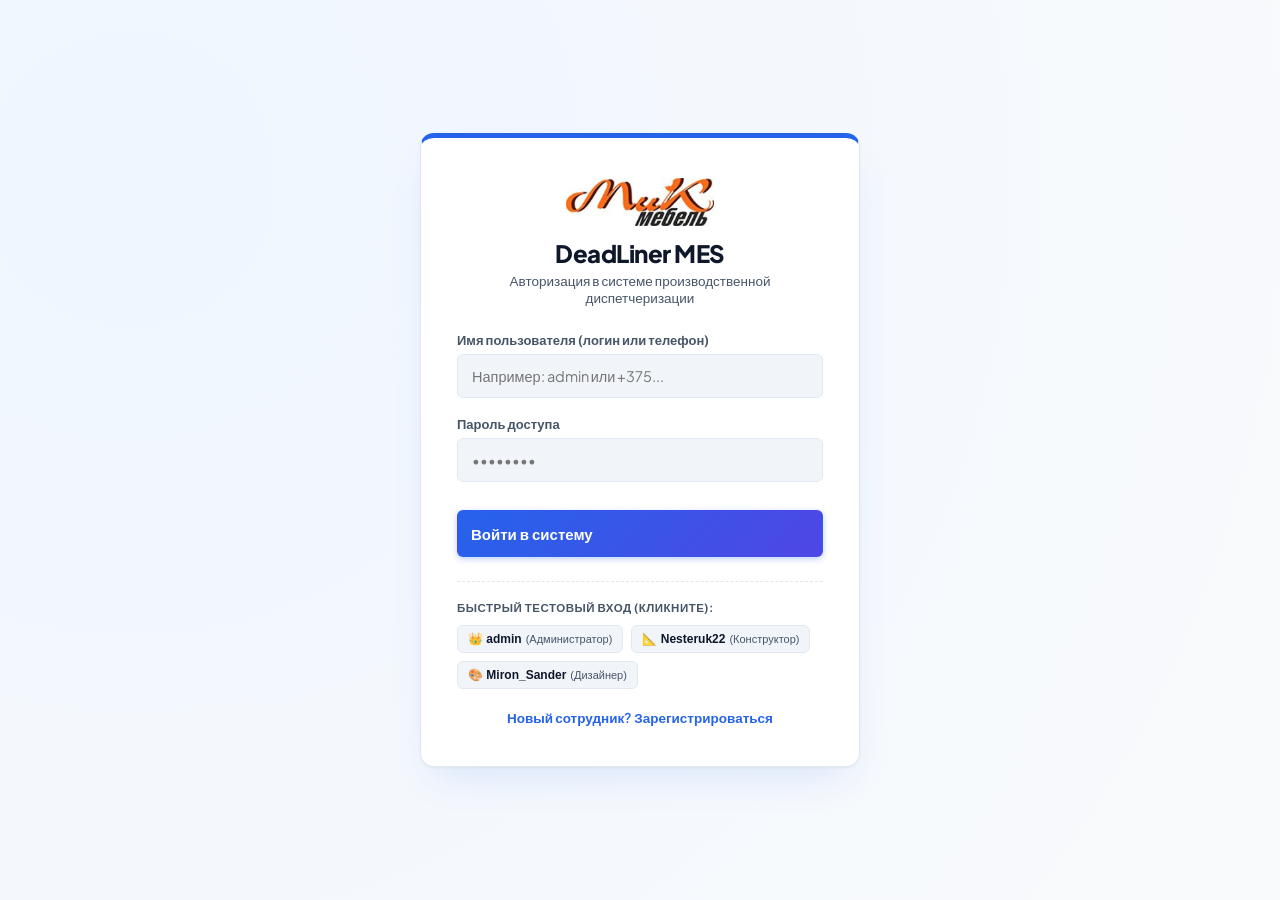
==== Deadliner.API/wwwroot/index.html @ 53d7da90 "День 16: Реализация модуля фильтрации, поиска и пагинации заказов" ====
<!DOCTYPE html>
<html lang="ru">
<head>
    <meta charset="UTF-8">
    <meta name="viewport" content="width=device-width, initial-scale=1.0">
    <title>DeadLiner — Система управления производственными дедлайнами</title>
    <link rel="stylesheet" href="style.css?v=2.6.0">
    <style>
        .modal-overlay {
            position: fixed !important;
            top: 0 !important;
            left: 0 !important;
            width: 100vw !important;
            height: 100vh !important;
            background: rgba(15, 23, 42, 0.6) !important;
            backdrop-filter: blur(4px) !important;
            display: none;
            align-items: center !important;
            justify-content: center !important;
            z-index: 9999 !important;
            padding: 16px !important;
        }
        .modal-overlay.active {
            display: flex !important;
        }
    </style>
</head>
<body>

    <!-- БОКОВОЕ МЕНЮ (SIDEBAR) -->
    <aside class="sidebar">
        <a href="index.html" class="sidebar-brand">
            <img src="logo.png" alt="МикМебель" class="sidebar-logo-img">
            <div class="brand-info">
                <span class="brand-title">DeadLiner</span>
                <span class="brand-subtitle">Система диспетчеризации</span>
            </div>
        </a>

        <div class="sidebar-nav">
            <div>
                <div class="nav-group-label">Производство</div>
                <ul class="nav-list">
                    <li>
                        <a href="index.html" class="nav-link active">
                            <svg viewBox="0 0 24 24"><path d="M9 5H7a2 2 0 00-2 2v12a2 2 0 002 2h10a2 2 0 002-2V7a2 2 0 00-2-2h-2M9 5a2 2 0 002 2h2a2 2 0 002-2M9 5a2 2 0 012-2h2a2 2 0 012 2"/></svg>
                            <span>Реестр заказов</span>
                        </a>
                    </li>
                    <li class="manager-only">
                        <a href="clients.html" class="nav-link">
                            <svg viewBox="0 0 24 24"><path d="M17 21v-2a4 4 0 00-4-4H5a4 4 0 00-4 4v2"/><circle cx="9" cy="7" r="4"/><path d="M23 21v-2a4 4 0 00-3-3.87M16 3.13a4 4 0 010 7.75"/></svg>
                            <span>Заказчики (клиенты)</span>
                        </a>
                    </li>
                    <li>
                        <a href="workshop.html" class="nav-link">
                            <svg viewBox="0 0 24 24"><rect x="2" y="3" width="20" height="14" rx="2"/><path d="M8 21h8m-4-4v4"/></svg>
                            <span>Экран цеха</span>
                        </a>
                    </li>
                    <li class="manager-only">
                        <a href="catalog.html" class="nav-link">
                            <svg viewBox="0 0 24 24"><path d="M4 6h16M4 10h16M4 14h16M4 18h16"/></svg>
                            <span>Справочник операций</span>
                        </a>
                    </li>
                </ul>
            </div>

            <div>
                <div class="nav-group-label">Аналитика</div>
                <ul class="nav-list">
                    <li>
                        <a href="reports.html" class="nav-link">
                            <svg viewBox="0 0 24 24"><path d="M18 20V10M12 20V4M6 20v-6"/></svg>
                            <span>Сводные отчёты</span>
                        </a>
                    </li>
                </ul>
            </div>

            <div>
                <div class="nav-group-label">Конфигурация</div>
                <ul class="nav-list">
                    <li class="manager-only">
                        <a href="settings.html" class="nav-link">
                            <svg viewBox="0 0 24 24"><circle cx="12" cy="12" r="3"/><path d="M19.4 15a1.65 1.65 0 00.33 1.82l.06.06a2 2 0 010 2.83 2 2 0 01-2.83 0l-.06-.06a1.65 1.65 0 00-1.82-.33 1.65 1.65 0 00-1 1.51V21a2 2 0 01-2 2 2 2 0 01-2-2v-.09A1.65 1.65 0 009 19.4a1.65 1.65 0 00-1.82.33l-.06.06a2 2 0 01-2.83 0 2 2 0 010-2.83l.06-.06a1.65 1.65 0 00.33-1.82 1.65 1.65 0 00-1.51-1H3a2 2 0 01-2-2 2 2 0 012-2h.09A1.65 1.65 0 004.6 9a1.65 1.65 0 00-.33-1.82l-.06-.06a2 2 0 010-2.83 2 2 0 012.83 0l.06.06a1.65 1.65 0 001.82.33H9a1.65 1.65 0 001-1.51V3a2 2 0 012-2 2 2 0 012 2v.09a1.65 1.65 0 001 1.51 1.65 1.65 0 001.82-.33l.06-.06a2 2 0 012.83 0 2 2 0 010 2.83l-.06.06a1.65 1.65 0 00-.33 1.82V9a1.65 1.65 0 001.51 1H21a2 2 0 012 2 2 2 0 01-2 2h-.09a1.65 1.65 0 00-1.51 1z"/></svg>
                            <span>Пороги срочности</span>
                        </a>
                    </li>
                    <li>
                        <a href="profile.html" class="nav-link">
                            <svg viewBox="0 0 24 24"><path d="M20 21v-2a4 4 0 00-4-4H8a4 4 0 00-4 4v2"/><circle cx="12" cy="7" r="4"/></svg>
                            <span>Мой профиль</span>
                        </a>
                    </li>
                    <li class="admin-only">
                        <a href="admin.html" class="nav-link">
                            <svg viewBox="0 0 24 24"><path d="M12 2a5 5 0 015 5v3a5 5 0 01-10 0V7a5 5 0 015-5zM4 22v-2a7 7 0 0114 0v2H4z"/><path d="M18 8l4 2-4 2"/></svg>
                            <span>Администрирование</span>
                        </a>
                    </li>
                </ul>
            </div>
        </div>

        <div class="sidebar-footer">
            <div id="userInfo">
                <!-- Заполняется auth.js -->
            </div>
        </div>
    </aside>

    <!-- ОСНОВНОЕ РАБОЧЕЕ ПРОСТРАНСТВО -->
    <div class="app-canvas">
        
        <header class="topbar">
            <div class="breadcrumbs">
                <span>Диспетчеризация</span>
                <span>/</span>
                <span class="current">Заказы в производстве</span>
            </div>

            <div class="topbar-actions">
                <div class="status-badge">
                    <span class="ping"></span>
                    <span>База данных подключена</span>
                </div>
            </div>
        </header>

        <main class="main-content">
            <div class="page-header">
                <div class="page-title">
                    <h1>Производственные заказы</h1>
                    <p id="ordersSubtitle">Мониторинг соблюдения регламентных сроков изготовления мебели</p>
                </div>
                <div style="display: flex; gap: 10px; flex-wrap: wrap;">
                    <button class="btn-modern btn-ghost manager-only" onclick="openImport1CModal()" style="border-color: var(--brand-cyan); color: var(--brand-cyan);">
                        <svg width="15" height="15" viewBox="0 0 24 24" fill="none" stroke="currentColor" stroke-width="2"><path d="M21 15v4a2 2 0 01-2 2H5a2 2 0 01-2-2v-4M17 8l-5-5-5 5M12 3v12"/></svg>
                        <span> Загрузить из 1С</span>
                    </button>
                    <button class="btn-modern btn-ghost manager-only" onclick="exportToCSV()">
                        <svg width="15" height="15" viewBox="0 0 24 24" fill="none" stroke="currentColor" stroke-width="2"><path d="M21 15v4a2 2 0 01-2 2H5a2 2 0 01-2-2v-4M7 10l5 5 5-5M12 15V3"/></svg>
                        <span>Экспорт CSV</span>
                    </button>
                    <button class="btn-modern btn-primary manager-only" onclick="openCreate()">
                        <span>+ Новый заказ</span>
                    </button>
                </div>
            </div>

            <!-- Оперативные виджеты метрик -->
            <div class="stats-row">
                <div class="stat-card alert-blue">
                    <div class="stat-label">Всего заказов</div>
                    <div class="stat-value" id="statTotal">—</div>
                </div>
                <div class="stat-card alert-green">
                    <div class="stat-label">В графике (запас дней)</div>
                    <div class="stat-value" id="statGreen">—</div>
                </div>
                <div class="stat-card alert-yellow">
                    <div class="stat-label">Требуют внимания</div>
                    <div class="stat-value" id="statYellow">—</div>
                </div>
                <div class="stat-card alert-red">
                    <div class="stat-label">Критический срок / Просрочка</div>
                    <div class="stat-value" id="statRed">—</div>
                </div>
            </div>

            <!-- Виджет персональных технологических задач и мини-дедлайнов -->
            <div class="tasks-widget" id="tasksWidget">
                <div class="tasks-widget-header">
                    <div class="tasks-widget-title">
                        <svg width="20" height="20" viewBox="0 0 24 24" fill="none" stroke="var(--brand-primary)" stroke-width="2.2">
                            <path d="M12 8v4l3 3m6-3a9 9 0 11-18 0 9 9 0 0118 0z"/>
                        </svg>
                        <h2 id="tasksWidgetTitle">Мои задачи и мини-дедлайны</h2>
                        <span class="tasks-count-badge" id="tasksCountBadge">0 задач</span>
                    </div>
                    <div class="tasks-filter-toggle" id="supervisorToggleGroup" style="display: none;">
                        <button class="tasks-filter-btn active" id="btnMyTasks" onclick="switchTaskScope(false)">Мои задачи</button>
                        <button class="tasks-filter-btn" id="btnAllTasks" onclick="switchTaskScope(true)">Весь цех (все этапы)</button>
                    </div>
                </div>
                <div class="tasks-grid" id="tasksGrid">
                    <div class="tasks-empty">
                        <svg viewBox="0 0 24 24" fill="none" stroke="currentColor" stroke-width="1.8">
                            <path d="M9 12l2 2 4-4m6 2a9 9 0 11-18 0 9 9 0 0118 0z"/>
                        </svg>
                        Загрузка персональных задач...
                    </div>
                </div>
            </div>

            <!-- Табличная панель с фильтрацией, поиском и пагинацией -->
            <div class="table-panel">
                <div class="panel-toolbar">
                    <div class="tab-group" id="statusTabGroup">
                        <button class="tab-btn active" data-status="all" onclick="setQuickTab('all', this)">Все заказы</button>
                        <button class="tab-btn" data-status="в работе" onclick="setQuickTab('в работе', this)">В работе</button>
                        <button class="tab-btn" data-status="готов к отгрузке" onclick="setQuickTab('готов к отгрузке', this)">Готовы к отгрузке</button>
                        <button class="tab-btn" data-status="просрочен" onclick="setQuickTab('просрочен', this)">Просроченные</button>
                        <button class="tab-btn" data-status="завершён" onclick="setQuickTab('завершён', this)">Завершённые</button>
                    </div>

                    <div class="search-box">
                        <svg viewBox="0 0 24 24"><circle cx="11" cy="11" r="8"/><path d="M21 21l-4.35-4.35"/></svg>
                        <input type="text" id="searchInput" class="search-input" placeholder="Поиск по клиенту, номеру, телефону..." oninput="onSearchInput()">
                        <button type="button" id="searchClearBtn" class="search-clear-btn" onclick="clearSearch()" title="Очистить поиск" style="display:none;">✕</button>
                    </div>

                    <button class="btn-toggle-filters" id="btnToggleFilters" onclick="toggleAdvancedFilters()" title="Настроить фильтры">
                        <svg width="15" height="15" viewBox="0 0 24 24" fill="none" stroke="currentColor" stroke-width="2"><path d="M4 21v-7M4 10V3M12 21v-9M12 8V3M20 21v-5M20 12V3M1 14h6M9 8h6M17 16h6"/></svg>
                        <span>Фильтры</span>
                        <span class="active-filters-dot" id="activeFiltersDot" style="display:none;"></span>
                    </button>
                </div>

                <!-- Расширенная интерактивная панель многокритериальной фильтрации -->
                <div class="filter-bar-expanded" id="advancedFilterBar">
                    <div class="filter-grid">
                        <div class="filter-item">
                            <label class="filter-label" for="statusFilter">Статус заказа:</label>
                            <select id="statusFilter" class="filter-control" onchange="applyFilters()">
                                <option value="">Все статусы</option>
                                <option value="в работе">В работе</option>
                                <option value="готов к отгрузке">Готов к отгрузке</option>
                                <option value="отгружен">Отгружен</option>
                                <option value="завершён">Завершён</option>
                                <option value="просрочен">Просрочен</option>
                            </select>
                        </div>

                        <div class="filter-item">
                            <label class="filter-label" for="urgencyFilter">Зона срочности:</label>
                            <select id="urgencyFilter" class="filter-control" onchange="applyFilters()">
                                <option value="">Все зоны срочности</option>
                                <option value="green">🟢 Зелёная (в графике)</option>
                                <option value="yellow">🟡 Жёлтая (3–7 дн.)</option>
                                <option value="red">🔴 Красная (горит дедлайн)</option>
                            </select>
                        </div>

                        <div class="filter-item">
                            <label class="filter-label" for="clientFilter">Контрагент (заказчик):</label>
                            <select id="clientFilter" class="filter-control" onchange="applyFilters()">
                                <option value="">Все заказчики</option>
                            </select>
                        </div>

                        <div class="filter-item date-range-item">
                            <label class="filter-label">Период дедлайна отгрузки:</label>
                            <div class="date-range-inputs">
                                <input type="date" id="dateFrom" class="filter-control filter-date" onchange="applyFilters()" title="С даты">
                                <span class="date-sep">—</span>
                                <input type="date" id="dateTo" class="filter-control filter-date" onchange="applyFilters()" title="По дату">
                            </div>
                        </div>

                        <div class="filter-item filter-actions-item">
                            <label class="filter-label">&nbsp;</label>
                            <button type="button" class="btn-reset-filters" id="btnResetFilters" onclick="resetFilters()" title="Сбросить все условия фильтрации">
                                <svg width="14" height="14" viewBox="0 0 24 24" fill="none" stroke="currentColor" stroke-width="2.2"><path d="M3 12a9 9 0 109-9 9.75 9.75 0 00-6.74 2.74L3 8"/><path d="M3 3v5h5"/></svg>
                                <span>Сбросить фильтры</span>
                            </button>
                        </div>
                    </div>
                </div>

                <!-- Мета-информация и выбор размера страницы -->
                <div class="filter-meta-bar" id="filterMetaBar">
                    <div class="filter-meta-left">
                        <span class="filter-results-badge">
                            Найдено: <strong id="filterResultCount">0</strong> из <span id="filterTotalCount">0</span> заказов
                        </span>
                        <div class="active-chips" id="activeFilterChips"></div>
                    </div>
                    <div class="filter-meta-right">
                        <label for="pageSizeSelect" style="font-size:12.5px; color:var(--text-secondary); margin-right:6px;">Показывать по:</label>
                        <select id="pageSizeSelect" class="pagination-size-select" onchange="changePageSize(this.value)">
                            <option value="5">5</option>
                            <option value="10" selected>10</option>
                            <option value="25">25</option>
                            <option value="50">50</option>
                            <option value="all">Все</option>
                        </select>
                    </div>
                </div>

                <div class="table-responsive">
                    <table class="data-table">
                        <thead>
                            <tr>
                                <th class="sortable" id="th-id" onclick="sortTable('id')" style="width: 85px;">
                                    <span>Номер</span>
                                    <span class="sort-icon"></span>
                                </th>
                                <th class="sortable" id="th-klient" onclick="sortTable('klient')">
                                    <span>Контрагент (клиент)</span>
                                    <span class="sort-icon"></span>
                                </th>
                                <th class="sortable" id="th-dataPriema" onclick="sortTable('dataPriema')" style="width: 140px;">
                                    <span>Дата приёма</span>
                                    <span class="sort-icon"></span>
                                </th>
                                <th class="sortable" id="th-planDataOtgruzki" onclick="sortTable('planDataOtgruzki')" style="width: 155px;">
                                    <span>Срок отгрузки</span>
                                    <span class="sort-icon"></span>
                                </th>
                                <th class="sortable" id="th-daysLeft" onclick="sortTable('daysLeft')" style="width: 160px;">
                                    <span>Остаток срока</span>
                                    <span class="sort-icon"></span>
                                </th>
                                <th class="sortable" id="th-status" onclick="sortTable('status')" style="width: 135px;">
                                    <span>Статус</span>
                                    <span class="sort-icon"></span>
                                </th>
                                <th class="no-sort" style="width: 290px;">Действия</th>
                            </tr>
                        </thead>
                        <tbody id="ordersTable"></tbody>
                    </table>
                </div>

                <!-- Панель постраничной пагинации -->
                <div class="pagination-bar" id="paginationBar">
                    <div class="pagination-info" id="paginationInfo">
                        Показано 0 из 0
                    </div>
                    <div class="pagination-controls" id="paginationControls"></div>
                </div>
            </div>
        </main>

        <footer class="app-footer">
            <div class="footer-left">
                <span>DeadLiner Manufacturing Execution System</span>
                <span class="footer-tag">v2.4.0 Beta</span>
            </div>
            <div>
                <span>Частное Лицо • Ревенко Е.А. VoidReign 2026</span>
            </div>
        </footer>
    </div>

    <!-- МОДАЛЬНОЕ ОКНО СМЕНЫ СТАТУСА ЗАКАЗА (ДЛЯ МЕНЕДЖЕРА) -->
    <div class="modal-overlay" id="statusModal" style="display: none;">
        <div class="modal-box" style="border-top-color: var(--brand-cyan);">
            <div class="modal-header">
                <h3 id="statusModalTitle">Управление статусом заказа</h3>
                <button class="modal-close-btn" onclick="closeStatusModal()">✕</button>
            </div>
            <form onsubmit="submitStatusChange(event)">
                <input type="hidden" id="statusOrderId">
                
                <div class="form-group">
                    <label for="selectStatusValue">Выберите новый статус:</label>
                    <select id="selectStatusValue" class="form-control" style="font-weight:600;">
                        <option value="в работе">В работе (производственный цикл)</option>
                        <option value="готов к отгрузке">Готов к отгрузке (на складе готовой продукции)</option>
                        <option value="отгружен">Отгружен (заказ передан клиенту)</option>
                        <option value="завершён">Завершён (заказ закрыт, расчёты произведены)</option>
                        <option value="просрочен">Просрочен (нарушение дедлайна)</option>
                    </select>
                </div>

                <div class="form-group">
                    <label for="statusNote">Примечание для журнала аудита (опционально):</label>
                    <input type="text" id="statusNote" class="form-control" placeholder="Например: Заказ передан клиенту / перенос сроков...">
                </div>

                <div style="display:flex; gap:12px; margin-top: 24px;">
                    <button type="submit" class="btn-modern btn-primary" style="flex:2; justify-content:center;">Применить статус</button>
                    <button type="button" class="btn-modern btn-ghost" onclick="closeStatusModal()" style="flex:1; justify-content:center;">Отмена</button>
                </div>
            </form>
        </div>
    </div>

    <!-- МОДАЛЬНОЕ ОКНО ИМПОРТА ВЫГРУЗКИ ИЗ 1С (EXCEL) -->
    <div class="modal-overlay" id="import1CModal" style="display: none;">
        <div class="modal-box" style="max-width: 960px; max-height: 90vh; display: flex; flex-direction: column; overflow: hidden; padding: 26px; border-top-color: var(--status-green);">
            <div class="modal-header" style="margin-bottom: 12px;">
                <div>
                    <h3 style="display:flex; align-items:center; gap:8px;">
                        <span>📥</span>
                        <span>Загрузка заказов из 1С (Excel / .xls / .xlsx)</span>
                    </h3>
                    <p style="font-size:13px; color:var(--text-secondary); margin-top:2px;">
                        Автоматическое распознавание нарядов, контрагентов, сумм и расчёт производственных дедлайнов
                    </p>
                </div>
                <button class="modal-close-btn" onclick="closeImport1CModal()">✕</button>
            </div>

            <!-- Шаг 1: Выбор файла и параметров -->
            <div id="importStepUpload" style="margin-bottom: 14px;">
                <div style="display: grid; grid-template-columns: 2fr 1fr auto; gap: 14px; align-items: end;">
                    <div class="form-group" style="margin-bottom: 0;">
                        <label for="excelFileInput" style="font-weight: 600;">Файл выгрузки заказов из 1С (.xls, .xlsx):</label>
                        <input type="file" id="excelFileInput" class="form-control" accept=".xls,.xlsx">
                    </div>
                    <div class="form-group" style="margin-bottom: 0;">
                        <label for="importProdDays" style="font-weight: 600;">Срок изготовления (дней):</label>
                        <input type="number" id="importProdDays" class="form-control mono" value="14" min="1" max="180">
                    </div>
                    <div>
                        <button type="button" class="btn-modern btn-primary" id="btnParse1C" onclick="parse1CFile()" style="padding: 10px 22px;">
                            <span>Распознать</span>
                        </button>
                    </div>
                </div>
            </div>

            <!-- Шаг 2: Таблица предпросмотра (появляется после парсинга) -->
            <div id="importStepPreview" style="display: none; flex: 1; flex-direction: column; min-height: 0; overflow: hidden;">
                <div style="display: flex; justify-content: space-between; align-items: center; margin-bottom: 10px; background: #f8fafc; padding: 10px 14px; border-radius: 8px; border: 1px solid var(--border);">
                    <div style="display: flex; gap: 18px; font-size: 13.5px;">
                        <div>Найдено нарядов: <strong id="previewTotalCount" style="color:var(--brand-primary);">0</strong></div>
                        <div>Новых клиентов: <strong id="previewNewClientsCount" style="color:var(--status-green);">0</strong></div>
                        <div>К импорту: <strong id="previewSelectedCount" style="color:var(--text-main);">0</strong></div>
                    </div>
                    <label style="display: flex; align-items: center; gap: 6px; font-size: 13px; cursor: pointer; user-select: none;">
                        <input type="checkbox" id="masterCheckbox1C" checked onchange="toggleSelectAll1C(this.checked)">
                        <span>Выбрать все</span>
                    </label>
                </div>

                <div style="font-size: 12px; color: var(--text-secondary); background: #f8fafc; border: 1px solid var(--border); padding: 8px 12px; border-radius: 6px; margin-bottom: 8px; display: flex; align-items: center; gap: 8px;">
                    <span style="font-size: 16px;">💡</span>
                    <span><strong>Умное распознавание 1С:</strong> Спецификации отделены от адресов объектов. Если в файле нет даты отгрузки — применён производственный норматив цеха (дату можно изменить прямо в таблице).</span>
                </div>

                <div style="flex: 1; overflow-y: auto; max-height: 380px; border: 1px solid var(--border); border-radius: 8px;">
                    <table class="data-table" style="margin-bottom: 0;">
                        <thead style="position: sticky; top: 0; background: #ffffff; z-index: 2;">
                            <tr>
                                <th style="width: 40px; text-align: center;">✔</th>
                                <th style="width: 95px;">№ Наряда</th>
                                <th>Контрагент</th>
                                <th style="width: 105px;">Дата приёма</th>
                                <th style="width: 150px;">Срок отгрузки</th>
                                <th style="width: 115px;">Сумма</th>
                                <th>Основание / Изделие</th>
                                <th style="width: 180px;">Адрес объекта</th>
                            </tr>
                        </thead>
                        <tbody id="importPreviewTableBody"></tbody>
                    </table>
                </div>

                <div style="display: flex; justify-content: space-between; align-items: center; margin-top: 16px;">
                    <button type="button" class="btn-modern btn-ghost" onclick="reset1CImport()">← Выбрать другой файл</button>
                    <div style="display: flex; gap: 10px;">
                        <button type="button" class="btn-modern btn-ghost" onclick="closeImport1CModal()">Отмена</button>
                        <button type="button" class="btn-modern btn-primary" id="btnConfirmImport1C" onclick="execute1CImport()" style="padding: 10px 24px;">
                            <span>📥 Импортировать выбранные (<span id="btnSelectedCount">0</span>)</span>
                        </button>
                    </div>
                </div>
            </div>
        </div>
    </div>

    <script src="auth.js"></script>
    <script src="app.js?v=2.6.0"></script>
</body>
</html>
---- Deadliner.API/wwwroot/style.css ----
@import url('https://fonts.googleapis.com/css2?family=JetBrains+Mono:wght@400;500;600&family=Plus+Jakarta+Sans:wght@400;500;600;700;800&display=swap');

:root {
    --bg-body: #f8fafc;
    --bg-sidebar: #ffffff;
    --bg-card: #ffffff;
    --bg-subtle: #f1f5f9;
    --border: #e2e8f0;
    --border-hover: #cbd5e1;
    
    --text-main: #0f172a;
    --text-secondary: #475569;
    --text-muted: #94a3b8;
    

    --brand-primary: #2563eb;
    --brand-gradient: linear-gradient(135deg, #2563eb 0%, #4f46e5 100%);
    --brand-purple: #7c3aed;
    --brand-cyan: #0284c7;
    

    --status-green: #10b981;
    --status-green-bg: #ecfdf5;
    --status-green-text: #047857;
    --status-green-border: #a7f3d0;
    
    --status-yellow: #f59e0b;
    --status-yellow-bg: #fffbeb;
    --status-yellow-text: #b45309;
    --status-yellow-border: #fde68a;
    
    --status-red: #ef4444;
    --status-red-bg: #fef2f2;
    --status-red-text: #b91c1c;
    --status-red-border: #fecaca;
    
    --radius-sm: 6px;
    --radius-md: 10px;
    --radius-lg: 14px;
    
    --shadow-subtle: 0 1px 3px 0 rgba(15, 23, 42, 0.04);
    --shadow-card: 0 4px 6px -1px rgba(15, 23, 42, 0.05), 0 2px 4px -2px rgba(15, 23, 42, 0.03);
    --shadow-glow: 0 4px 14px 0 rgba(37, 99, 235, 0.25);
}

* {
    margin: 0;
    padding: 0;
    box-sizing: border-box;
}

body {
    font-family: 'Plus Jakarta Sans', -apple-system, BlinkMacSystemFont, sans-serif;
    background-color: var(--bg-body);
    color: var(--text-main);
    min-height: 100vh;
    display: flex;
    -webkit-font-smoothing: antialiased;
}

.mono {
    font-family: 'JetBrains Mono', monospace;
}


aside.sidebar {
    width: 270px;
    background: var(--bg-sidebar);
    border-right: 1px solid var(--border);
    display: flex;
    flex-direction: column;
    position: sticky;
    top: 0;
    height: 100vh;
    flex-shrink: 0;
    z-index: 40;
}

.sidebar-brand {
    padding: 16px 20px;
    display: flex;
    align-items: center;
    gap: 12px;
    border-bottom: 1px solid var(--border);
    text-decoration: none;
    transition: background 0.15s ease;
}

.sidebar-brand:hover {
    background: #f8fafc;
}

.sidebar-logo-img {
    height: 38px;
    max-width: 90px;
    object-fit: contain;
}

.brand-icon {
    width: 40px;
    height: 40px;
    background: var(--brand-gradient);
    color: #ffffff;
    border-radius: var(--radius-md);
    display: flex;
    align-items: center;
    justify-content: center;
    font-weight: 800;
    font-size: 18px;
    letter-spacing: -0.5px;
    box-shadow: 0 4px 10px rgba(37, 99, 235, 0.3);
}

.brand-info {
    display: flex;
    flex-direction: column;
}

.brand-title {
    font-size: 18px;
    font-weight: 800;
    color: var(--text-main);
    letter-spacing: -0.4px;
}

.brand-subtitle {
    font-size: 11px;
    color: var(--brand-primary);
    text-transform: uppercase;
    font-weight: 700;
    letter-spacing: 0.06em;
}

.sidebar-nav {
    padding: 20px 16px;
    flex: 1;
    overflow-y: auto;
    display: flex;
    flex-direction: column;
    gap: 22px;
}

.nav-group-label {
    font-size: 11px;
    font-weight: 700;
    text-transform: uppercase;
    letter-spacing: 0.08em;
    color: var(--text-muted);
    padding: 0 10px 8px 10px;
}

.nav-list {
    list-style: none;
    display: flex;
    flex-direction: column;
    gap: 4px;
}

.nav-link {
    display: flex;
    align-items: center;
    gap: 12px;
    padding: 10px 12px;
    color: var(--text-secondary);
    text-decoration: none;
    font-size: 13.5px;
    font-weight: 600;
    border-radius: var(--radius-sm);
    transition: all 0.15s ease;
}

.nav-link svg {
    width: 18px;
    height: 18px;
    stroke-width: 2;
    stroke: currentColor;
    fill: none;
    flex-shrink: 0;
}

.nav-link:hover {
    background: var(--bg-subtle);
    color: var(--brand-primary);
}

.nav-link.active {
    background: var(--brand-primary);
    color: #ffffff;
    box-shadow: 0 4px 10px rgba(37, 99, 235, 0.25);
}

.nav-link.active svg {
    stroke: #ffffff;
}

.sidebar-footer {
    padding: 16px;
    border-top: 1px solid var(--border);
    background: #fafafa;
}

.app-canvas {
    flex: 1;
    display: flex;
    flex-direction: column;
    min-width: 0;
}

header.topbar {
    height: 64px;
    background: #ffffff;
    border-bottom: 1px solid var(--border);
    display: flex;
    align-items: center;
    justify-content: space-between;
    padding: 0 36px;
    position: sticky;
    top: 0;
    z-index: 30;
}

.breadcrumbs {
    display: flex;
    align-items: center;
    gap: 8px;
    font-size: 13.5px;
    color: var(--text-muted);
    font-weight: 500;
}

.breadcrumbs span.current {
    color: var(--text-main);
    font-weight: 700;
}

.status-badge {
    display: inline-flex;
    align-items: center;
    gap: 6px;
    padding: 5px 12px;
    background: var(--status-green-bg);
    color: var(--status-green-text);
    font-size: 12px;
    font-weight: 600;
    border-radius: 9999px;
    border: 1px solid var(--status-green-border);
}

.status-badge .ping {
    width: 8px;
    height: 8px;
    background: var(--status-green);
    border-radius: 50%;
    box-shadow: 0 0 0 2px rgba(16, 185, 129, 0.2);
}

main.main-content {
    padding: 32px 36px;
    flex: 1;
    max-width: 1440px;
    width: 100%;
}

.page-header {
    display: flex;
    justify-content: space-between;
    align-items: flex-end;
    margin-bottom: 24px;
}

.page-title h1 {
    font-size: 26px;
    font-weight: 800;
    color: var(--text-main);
    letter-spacing: -0.6px;
}

.page-title p {
    font-size: 14px;
    color: var(--text-secondary);
    margin-top: 4px;
}


.stats-row {
    display: grid;
    grid-template-columns: repeat(4, 1fr);
    gap: 16px;
    margin-bottom: 28px;
}

.stat-card {
    background: var(--bg-card);
    padding: 20px 22px;
    border-radius: var(--radius-md);
    border: 1px solid var(--border);
    box-shadow: var(--shadow-subtle);
    border-top: 4px solid var(--border);
    transition: transform 0.15s ease, box-shadow 0.15s ease;
}

.stat-card:hover {
    transform: translateY(-2px);
    box-shadow: var(--shadow-card);
}

.stat-card.alert-blue { border-top-color: var(--brand-primary); }
.stat-card.alert-green { border-top-color: var(--status-green); }
.stat-card.alert-yellow { border-top-color: var(--status-yellow); }
.stat-card.alert-red { border-top-color: var(--status-red); }

.stat-label {
    font-size: 12px;
    font-weight: 700;
    color: var(--text-secondary);
    text-transform: uppercase;
    letter-spacing: 0.05em;
}

.stat-value {
    font-size: 32px;
    font-weight: 800;
    color: var(--text-main);
    margin-top: 8px;
    letter-spacing: -0.5px;
}

.stat-card.alert-blue .stat-value { color: var(--brand-primary); }
.stat-card.alert-green .stat-value { color: var(--status-green-text); }
.stat-card.alert-yellow .stat-value { color: var(--status-yellow-text); }
.stat-card.alert-red .stat-value { color: var(--status-red-text); }


.table-panel {
    background: var(--bg-card);
    border: 1px solid var(--border);
    border-radius: var(--radius-lg);
    box-shadow: var(--shadow-card);
    overflow: hidden;
}

.panel-toolbar {
    padding: 16px 20px;
    border-bottom: 1px solid var(--border);
    display: flex;
    justify-content: space-between;
    align-items: center;
    gap: 16px;
    flex-wrap: wrap;
    background: #ffffff;
}

.tab-group {
    display: flex;
    background: var(--bg-subtle);
    padding: 4px;
    border-radius: var(--radius-sm);
    gap: 3px;
}

.tab-btn {
    border: none;
    background: transparent;
    padding: 7px 15px;
    font-size: 13px;
    font-weight: 600;
    color: var(--text-secondary);
    border-radius: 5px;
    cursor: pointer;
    transition: all 0.15s ease;
}

.tab-btn:hover {
    color: var(--text-main);
}

.tab-btn.active {
    background: #ffffff;
    color: var(--brand-primary);
    box-shadow: var(--shadow-subtle);
}

.search-box {
    position: relative;
    flex: 1;
    max-width: 320px;
}

.search-box svg {
    position: absolute;
    left: 12px;
    top: 50%;
    transform: translateY(-50%);
    width: 16px;
    height: 16px;
    stroke: var(--text-muted);
    fill: none;
    stroke-width: 2;
}

.search-input {
    width: 100%;
    padding: 9px 12px 9px 36px;
    font-size: 13.5px;
    border-radius: var(--radius-sm);
    border: 1px solid var(--border);
    background: #ffffff;
    font-family: inherit;
    color: var(--text-main);
    transition: all 0.15s ease;
}

.search-input:focus {
    outline: none;
    border-color: var(--brand-primary);
    box-shadow: 0 0 0 3px rgba(37, 99, 235, 0.12);
}

table.data-table {
    width: 100%;
    border-collapse: collapse;
    text-align: left;
}

table.data-table th {
    background: #f8fafc;
    color: var(--text-secondary);
    padding: 13px 18px;
    font-size: 11.5px;
    font-weight: 700;
    text-transform: uppercase;
    letter-spacing: 0.06em;
    border-bottom: 1px solid var(--border);
    user-select: none;
    cursor: pointer;
}

table.data-table th:hover:not(.no-sort) {
    background: var(--bg-subtle);
    color: var(--brand-primary);
}

table.data-table td {
    padding: 14px 18px;
    border-bottom: 1px solid #f1f5f9;
    font-size: 13.5px;
    color: var(--text-main);
    vertical-align: middle;
}

table.data-table tr:hover td {
    background: #fbfcfe;
}


.urgency-indicator {
    display: inline-flex;
    align-items: center;
    gap: 7px;
    padding: 4px 11px;
    border-radius: 9999px;
    font-size: 12.5px;
    font-weight: 700;
}

.dot {
    width: 8px;
    height: 8px;
    border-radius: 50%;
    display: inline-block;
}

.urgency-green { background: var(--status-green-bg); color: var(--status-green-text); border: 1px solid var(--status-green-border); }
.urgency-green .dot { background: var(--status-green); }

.urgency-yellow { background: var(--status-yellow-bg); color: var(--status-yellow-text); border: 1px solid var(--status-yellow-border); }
.urgency-yellow .dot { background: var(--status-yellow); }

.urgency-red { background: var(--status-red-bg); color: var(--status-red-text); border: 1px solid var(--status-red-border); }
.urgency-red .dot { background: var(--status-red); }

/* Яркие кнопки */
.btn-modern {
    display: inline-flex;
    align-items: center;
    gap: 7px;
    padding: 8px 16px;
    font-size: 13.5px;
    font-weight: 600;
    border-radius: var(--radius-sm);
    border: 1px solid transparent;
    cursor: pointer;
    text-decoration: none;
    font-family: inherit;
    transition: all 0.15s ease;
}

.btn-primary {
    background: var(--brand-gradient);
    color: #ffffff;
    box-shadow: 0 2px 6px rgba(37, 99, 235, 0.3);
}
.btn-primary:hover {
    box-shadow: 0 4px 12px rgba(37, 99, 235, 0.4);
    transform: translateY(-1px);
}

.btn-ghost {
    background: #ffffff;
    color: var(--text-secondary);
    border: 1px solid var(--border);
}
.btn-ghost:hover {
    background: var(--bg-subtle);
    color: var(--text-main);
    border-color: var(--border-hover);
}

.btn-success {
    background: var(--status-green);
    color: #ffffff;
}
.btn-success:hover {
    background: #059669;
}

/* Цветные кнопки таблицы */
.action-row {
    display: flex;
    align-items: center;
    gap: 6px;
    flex-wrap: wrap;
}

.btn-table-action {
    padding: 5px 10px;
    font-size: 12px;
    font-weight: 600;
    border-radius: 5px;
    text-decoration: none;
    cursor: pointer;
    transition: all 0.1s ease;
}

.action-purple { background: #f5f3ff; color: var(--brand-purple); border: 1px solid #ddd6fe; }
.action-purple:hover { background: #ede9fe; }

.action-blue { background: #eff6ff; color: var(--brand-primary); border: 1px solid #bfdbfe; }
.action-blue:hover { background: #dbeafe; }

.action-slate { background: #f8fafc; color: var(--text-secondary); border: 1px solid var(--border); }
.action-slate:hover { background: #f1f5f9; }

.action-emerald { background: #ecfdf5; color: var(--status-green-text); border: 1px solid #a7f3d0; }
.action-emerald:hover { background: #d1fae5; }

.action-rose { background: #fff1f2; color: var(--status-red-text); border: 1px solid #fecdd3; }
.action-rose:hover { background: #ffe4e6; }

.action-amber { background: #fffbeb; color: var(--status-yellow-text); border: 1px solid #fde68a; }
.action-amber:hover { background: #fef3c7; }

/* Формы */
.form-card {
    background: var(--bg-card);
    padding: 32px 36px;
    border-radius: var(--radius-lg);
    border: 1px solid var(--border);
    box-shadow: var(--shadow-card);
    max-width: 680px;
}

.form-group {
    margin-bottom: 20px;
}

.form-group label {
    display: block;
    margin-bottom: 6px;
    font-size: 13.5px;
    font-weight: 600;
    color: var(--text-secondary);
}

.form-control, .form-group input, .form-group select {
    width: 100%;
    padding: 10px 14px;
    background: #ffffff;
    border: 1px solid var(--border);
    border-radius: var(--radius-sm);
    color: var(--text-main);
    font-size: 14px;
    font-family: inherit;
    transition: all 0.15s ease;
}

.form-control:focus, .form-group input:focus, .form-group select:focus {
    outline: none;
    border-color: var(--brand-primary);
    box-shadow: 0 0 0 3px rgba(37, 99, 235, 0.12);
}

/* ==============================================================================
   ФУТЕР
   ============================================================================== */
footer.app-footer {
    background: #ffffff;
    border-top: 1px solid var(--border);
    padding: 18px 36px;
    display: flex;
    justify-content: space-between;
    align-items: center;
    font-size: 12.5px;
    color: var(--text-secondary);
    margin-top: auto;
}

.footer-left {
    display: flex;
    align-items: center;
    gap: 16px;
}

.footer-tag {
    background: var(--brand-gradient);
    color: #ffffff;
    padding: 2px 8px;
    border-radius: 4px;
    font-weight: 700;
    font-size: 11px;
}

/* Профиль в боковой панели */
.user-panel {
    display: flex;
    align-items: center;
    justify-content: space-between;
    background: #ffffff;
    padding: 10px 12px;
    border-radius: var(--radius-sm);
    border: 1px solid var(--border);
    box-shadow: var(--shadow-subtle);
}

.user-details {
    display: flex;
    align-items: center;
    gap: 10px;
    overflow: hidden;
}

.avatar-box {
    width: 34px;
    height: 34px;
    background: var(--brand-gradient);
    color: #ffffff;
    border-radius: 8px;
    display: flex;
    align-items: center;
    justify-content: center;
    font-weight: 800;
    font-size: 14px;
    flex-shrink: 0;
    box-shadow: 0 2px 6px rgba(37, 99, 235, 0.25);
}

.user-text-name {
    font-size: 13.5px;
    font-weight: 700;
    color: var(--text-main);
    white-space: nowrap;
    overflow: hidden;
    text-overflow: ellipsis;
}

.user-text-role {
    font-size: 11.5px;
    color: var(--brand-primary);
    font-weight: 600;
}

.logout-link-btn {
    border: none;
    background: transparent;
    color: var(--status-red-text);
    cursor: pointer;
    padding: 6px;
    display: flex;
    align-items: center;
    justify-content: center;
    border-radius: 6px;
    transition: background 0.15s ease;
}

.logout-link-btn:hover {
    background: var(--status-red-bg);
}

/* ==============================================================================
   ЛИЧНЫЙ ПРОФИЛЬ СОТРУДНИКА (PROFILE)
   ============================================================================== */
.profile-layout {
    display: grid;
    grid-template-columns: 340px 1fr;
    gap: 24px;
    align-items: start;
}

@media (max-width: 992px) {
    .profile-layout {
        grid-template-columns: 1fr;
    }
}

.profile-card {
    background: var(--bg-card);
    border: 1px solid var(--border);
    border-radius: var(--radius-lg);
    box-shadow: var(--shadow-card);
    padding: 28px;
    margin-bottom: 24px;
}

.profile-hero {
    text-align: center;
    padding-bottom: 24px;
    border-bottom: 1px solid var(--border);
    margin-bottom: 24px;
}

.profile-avatar-large {
    width: 76px;
    height: 76px;
    background: var(--brand-gradient);
    color: #ffffff;
    border-radius: 20px;
    display: flex;
    align-items: center;
    justify-content: center;
    font-size: 32px;
    font-weight: 800;
    margin: 0 auto 16px;
    box-shadow: 0 8px 20px rgba(37, 99, 235, 0.28);
}

.profile-hero-name {
    font-size: 19px;
    font-weight: 800;
    color: var(--text-main);
    margin-bottom: 6px;
}

.profile-role-badge {
    display: inline-block;
    padding: 4px 12px;
    border-radius: 9999px;
    font-size: 12px;
    font-weight: 700;
    background: #eff6ff;
    color: var(--brand-primary);
    border: 1px solid #bfdbfe;
}

.profile-meta-list {
    display: flex;
    flex-direction: column;
    gap: 14px;
    font-size: 13.5px;
}

.profile-meta-row {
    display: flex;
    justify-content: space-between;
    align-items: center;
    padding-bottom: 12px;
    border-bottom: 1px dashed var(--border);
}

.profile-meta-row:last-child {
    border-bottom: none;
    padding-bottom: 0;
}

.profile-meta-label {
    color: var(--text-secondary);
    font-weight: 500;
}

.profile-meta-val {
    font-weight: 700;
    color: var(--text-main);
}

.avatar-edit-badge {
    position: absolute;
    bottom: -2px;
    right: -2px;
    width: 28px;
    height: 28px;
    background: var(--brand-primary);
    color: #ffffff;
    border-radius: 50%;
    display: flex;
    align-items: center;
    justify-content: center;
    border: 2px solid #ffffff;
    cursor: pointer;
    box-shadow: 0 2px 6px rgba(0,0,0,0.2);
    transition: transform 0.15s ease, background 0.15s ease;
}

.avatar-edit-badge:hover {
    transform: scale(1.1);
    background: var(--brand-purple);
}

/* ==============================================================================
   ВСПЛЫВАЮЩИЕ УВЕДОМЛЕНИЯ (TOAST NOTIFICATIONS) & МОДАЛКИ ПОДТВЕРЖДЕНИЯ
   ============================================================================== */
#toastContainer {
    position: fixed;
    top: 24px;
    right: 24px;
    z-index: 10000;
    display: flex;
    flex-direction: column;
    gap: 10px;
    max-width: 400px;
    width: calc(100% - 48px);
    pointer-events: none;
}

.toast-item {
    pointer-events: auto;
    display: flex;
    align-items: flex-start;
    gap: 12px;
    padding: 14px 18px;
    border-radius: var(--radius-md);
    background: #ffffff;
    border: 1px solid var(--border);
    box-shadow: 0 10px 25px -5px rgba(15, 23, 42, 0.12), 0 8px 10px -6px rgba(15, 23, 42, 0.08);
    animation: toastSlideIn 0.25s cubic-bezier(0.16, 1, 0.3, 1);
    transition: all 0.25s ease;
    font-size: 13.5px;
    line-height: 1.45;
}

@keyframes toastSlideIn {
    from {
        opacity: 0;
        transform: translateX(40px) scale(0.96);
    }
    to {
        opacity: 1;
        transform: translateX(0) scale(1);
    }
}

.toast-item.hide {
    opacity: 0;
    transform: translateX(40px) scale(0.96);
}

.toast-icon {
    width: 22px;
    height: 22px;
    flex-shrink: 0;
    margin-top: 1px;
}

.toast-body {
    flex: 1;
}

.toast-title {
    font-weight: 700;
    color: var(--text-main);
    margin-bottom: 2px;
    font-size: 14px;
}

.toast-msg {
    color: var(--text-secondary);
}

.toast-close-btn {
    background: transparent;
    border: none;
    cursor: pointer;
    color: var(--text-muted);
    padding: 2px;
    line-height: 1;
    font-size: 16px;
    transition: color 0.15s ease;
}

.toast-close-btn:hover {
    color: var(--text-main);
}

.toast-success {
    border-left: 5px solid var(--status-green);
}
.toast-success .toast-icon {
    color: var(--status-green);
}

.toast-error {
    border-left: 5px solid var(--status-red);
}
.toast-error .toast-icon {
    color: var(--status-red);
}

.toast-warning {
    border-left: 5px solid var(--status-yellow);
}
.toast-warning .toast-icon {
    color: var(--status-yellow);
}

.toast-info {
    border-left: 5px solid var(--brand-primary);
}
.toast-info .toast-icon {
    color: var(--brand-primary);
}

/* ДИАЛОГ ПОДТВЕРЖДЕНИЯ (CUSTOM CONFIRM MODAL) */
.custom-confirm-overlay {
    position: fixed;
    inset: 0;
    background: rgba(15, 23, 42, 0.55);
    backdrop-filter: blur(4px);
    display: none;
    align-items: center;
    justify-content: center;
    z-index: 10001;
    animation: fadeIn 0.15s ease-out;
}

.custom-confirm-overlay.active {
    display: flex;
}

.custom-confirm-box {
    background: #ffffff;
    border-radius: var(--radius-lg);
    border: 1px solid var(--border);
    box-shadow: 0 25px 50px -12px rgba(15, 23, 42, 0.25);
    width: 100%;
    max-width: 440px;
    padding: 28px;
    animation: modalScaleUp 0.18s cubic-bezier(0.16, 1, 0.3, 1);
}

@keyframes modalScaleUp {
    from { opacity: 0; transform: scale(0.95); }
    to { opacity: 1; transform: scale(1); }
}

.custom-confirm-header {
    display: flex;
    align-items: center;
    gap: 12px;
    margin-bottom: 12px;
}

.custom-confirm-header .icon-circle {
    width: 42px;
    height: 42px;
    border-radius: 50%;
    display: flex;
    align-items: center;
    justify-content: center;
    background: #fee2e2;
    color: var(--status-red);
    flex-shrink: 0;
}

.custom-confirm-header.info .icon-circle {
    background: #eff6ff;
    color: var(--brand-primary);
}

.custom-confirm-title {
    font-size: 17px;
    font-weight: 800;
    color: var(--text-main);
}

.custom-confirm-message {
    font-size: 14px;
    color: var(--text-secondary);
    line-height: 1.5;
    margin-bottom: 24px;
    padding-left: 54px;
}

.custom-confirm-actions {
    display: flex;
    gap: 10px;
    justify-content: flex-end;
}

/* ==========================================================================
   WIDGET: ПЕРСОНАЛЬНЫЕ МИНИ-ДЕДЛАЙНЫ И ТЕХНОЛОГИЧЕСКИЕ ЗАДАЧИ
   ========================================================================== */
.tasks-widget {
    background: #ffffff;
    border-radius: var(--radius-lg);
    border: 1px solid var(--border);
    box-shadow: 0 4px 6px -1px rgba(0,0,0,0.02), 0 2px 4px -2px rgba(0,0,0,0.02);
    margin-bottom: 24px;
    overflow: hidden;
    transition: var(--transition);
}

.tasks-widget-header {
    display: flex;
    align-items: center;
    justify-content: space-between;
    padding: 16px 20px;
    background: linear-gradient(180deg, #fafbff 0%, #ffffff 100%);
    border-bottom: 1px solid var(--border);
    flex-wrap: wrap;
    gap: 12px;
}

.tasks-widget-title {
    display: flex;
    align-items: center;
    gap: 10px;
}

.tasks-widget-title h2 {
    font-size: 16px;
    font-weight: 800;
    color: var(--text-main);
    letter-spacing: -0.3px;
    margin: 0;
}

.tasks-count-badge {
    background: #eef2ff;
    color: var(--brand-primary);
    font-size: 11.5px;
    font-weight: 700;
    padding: 3px 9px;
    border-radius: 20px;
    border: 1px solid rgba(79, 70, 229, 0.2);
}

.tasks-filter-toggle {
    display: inline-flex;
    background: #f1f5f9;
    padding: 3px;
    border-radius: var(--radius-sm);
    gap: 2px;
}

.tasks-filter-btn {
    padding: 5px 12px;
    font-size: 12px;
    font-weight: 600;
    border-radius: 4px;
    border: none;
    background: transparent;
    color: var(--text-secondary);
    cursor: pointer;
    transition: var(--transition);
}

.tasks-filter-btn.active {
    background: #ffffff;
    color: var(--text-main);
    box-shadow: 0 1px 3px rgba(0,0,0,0.08);
}

.tasks-grid {
    display: grid;
    grid-template-columns: repeat(auto-fill, minmax(320px, 1fr));
    gap: 14px;
    padding: 18px 20px;
    max-height: 440px;
    overflow-y: auto;
}

.tasks-empty {
    padding: 36px 20px;
    text-align: center;
    color: var(--text-secondary);
    font-size: 13.5px;
    grid-column: 1 / -1;
}

.tasks-empty svg {
    width: 44px;
    height: 44px;
    color: #cbd5e1;
    margin-bottom: 10px;
    display: block;
    margin-left: auto;
    margin-right: auto;
}

.task-card {
    background: #ffffff;
    border: 1px solid var(--border);
    border-radius: var(--radius-md);
    padding: 14px 16px;
    display: flex;
    flex-direction: column;
    justify-content: space-between;
    gap: 12px;
    position: relative;
    border-left: 4px solid var(--border);
    transition: var(--transition);
}

.task-card:hover {
    border-color: #cbd5e1;
    box-shadow: 0 4px 12px rgba(0,0,0,0.04);
    transform: translateY(-1px);
}

.task-card.urgency-green { border-left-color: var(--status-green); }
.task-card.urgency-yellow { border-left-color: var(--status-yellow); }
.task-card.urgency-red { border-left-color: var(--status-red); }

.task-card-header {
    display: flex;
    justify-content: space-between;
    align-items: flex-start;
    gap: 8px;
}

.task-order-pill {
    font-size: 12px;
    font-weight: 700;
    color: var(--brand-primary);
    background: #eef2ff;
    padding: 2px 8px;
    border-radius: 4px;
    text-decoration: none;
    font-family: var(--font-mono);
}

.task-order-pill:hover {
    background: #e0e7ff;
}

.task-deadline-badge {
    display: inline-flex;
    align-items: center;
    gap: 5px;
    font-size: 11.5px;
    font-weight: 700;
    padding: 3px 8px;
    border-radius: 12px;
}

.task-deadline-badge.green {
    background: #ecfdf5;
    color: #065f46;
}

.task-deadline-badge.yellow {
    background: #fffbeb;
    color: #92400e;
}

.task-deadline-badge.red {
    background: #fef2f2;
    color: #991b1b;
}

.task-stage-name {
    font-size: 14.5px;
    font-weight: 700;
    color: var(--text-main);
    line-height: 1.3;
}

.task-meta-row {
    font-size: 12px;
    color: var(--text-secondary);
    display: flex;
    flex-direction: column;
    gap: 3px;
}

.task-meta-row span {
    display: flex;
    align-items: center;
    gap: 5px;
}

.task-actions {
    display: flex;
    gap: 8px;
    margin-top: 4px;
}

.btn-task-complete {
    flex: 1;
    padding: 7px 12px;
    background: var(--status-green);
    color: #ffffff;
    border: none;
    border-radius: var(--radius-sm);
    font-size: 12.5px;
    font-weight: 700;
    cursor: pointer;
    transition: var(--transition);
    display: inline-flex;
    align-items: center;
    justify-content: center;
    gap: 6px;
}

.btn-task-complete:hover {
    background: #16a34a;
}

.btn-task-complete:disabled {
    background: #e2e8f0;
    color: #94a3b8;
    cursor: not-allowed;
}

.btn-task-link {
    padding: 7px 10px;
    background: #f1f5f9;
    color: var(--text-secondary);
    border: 1px solid var(--border);
    border-radius: var(--radius-sm);
    font-size: 12px;
    font-weight: 600;
    text-decoration: none;
    display: inline-flex;
    align-items: center;
    justify-content: center;
    transition: var(--transition);
}

.btn-task-link:hover {
    background: #e2e8f0;
    color: var(--text-main);
}

/* ==========================================================================
   СРАВНИТЕЛЬНАЯ АНАЛИТИКА (ТЕКУЩИЙ VS ПРОШЛЫЙ МЕСЯЦ)
   ========================================================================== */
.comparison-grid {
    display: grid;
    grid-template-columns: repeat(auto-fit, minmax(320px, 1fr));
    gap: 16px;
    margin-bottom: 24px;
}

.kpi-card {
    background: #ffffff;
    border-radius: var(--radius-lg);
    border: 1px solid var(--border);
    padding: 22px;
    display: flex;
    flex-direction: column;
    justify-content: space-between;
    box-shadow: 0 2px 4px rgba(0,0,0,0.02);
}

.kpi-card.current {
    border-top: 4px solid var(--brand-primary);
}

.kpi-card.previous {
    border-top: 4px solid #64748b;
}

.kpi-card-header {
    display: flex;
    justify-content: space-between;
    align-items: center;
    margin-bottom: 12px;
}

.kpi-month-title {
    font-size: 13px;
    font-weight: 800;
    text-transform: uppercase;
    letter-spacing: 0.5px;
    color: var(--text-secondary);
}

.kpi-adherence-rate {
    font-size: 32px;
    font-weight: 800;
    font-family: var(--font-mono);
    color: var(--text-main);
    line-height: 1;
}

.kpi-adherence-rate.good { color: var(--status-green); }
.kpi-adherence-rate.warning { color: var(--status-yellow); }
.kpi-adherence-rate.danger { color: var(--status-red); }

.kpi-metrics-list {
    display: grid;
    grid-template-columns: repeat(3, 1fr);
    gap: 12px;
    margin-top: 18px;
    padding-top: 16px;
    border-top: 1px solid var(--border);
}

.kpi-submetric {
    display: flex;
    flex-direction: column;
}

.kpi-submetric-label {
    font-size: 11.5px;
    color: var(--text-secondary);
}

.kpi-submetric-val {
    font-size: 17px;
    font-weight: 700;
    color: var(--text-main);
    font-family: var(--font-mono);
    margin-top: 2px;
}

/* ==========================================================================
   ОФИЦИАЛЬНЫЙ СИМВОЛ БЕЛОРУССКОГО РУБЛЯ (НАЦБАНК РБ, БУКВА "Б")
   ========================================================================== */
.bel-ruble-icon {
    display: inline-block;
    width: 0.92em;
    height: 0.92em;
    vertical-align: -0.1em;
    fill: currentColor;
    flex-shrink: 0;
}

.bel-ruble-badge {
    display: inline-flex;
    align-items: baseline;
    gap: 3px;
    white-space: nowrap;
}

.currency-symbol-label {
    display: inline-flex;
    align-items: center;
    gap: 4px;
    font-size: 13px;
    color: var(--text-secondary);
    font-weight: 500;
}

/* ==========================================================================
   УНИВЕРСАЛЬНЫЕ МОДАЛЬНЫЕ ОКНА (MODAL SYSTEM)
   ========================================================================== */
.modal-overlay {
    position: fixed !important;
    top: 0 !important;
    left: 0 !important;
    width: 100vw !important;
    height: 100vh !important;
    inset: 0 !important;
    background: rgba(15, 23, 42, 0.6) !important;
    backdrop-filter: blur(4px) !important;
    display: none;
    align-items: center !important;
    justify-content: center !important;
    z-index: 9999 !important;
    padding: 16px !important;
}

.modal-overlay.active {
    display: flex !important;
}

.modal-box {
    background: #ffffff;
    border-radius: var(--radius-lg);
    border: 1px solid var(--border);
    box-shadow: 0 25px 50px -12px rgba(15, 23, 42, 0.25);
    width: 100%;
    max-width: 520px;
    padding: 30px;
    border-top: 5px solid var(--brand-primary);
    animation: modalFade 0.15s ease-out;
    position: relative;
}

@keyframes modalFade {
    from { opacity: 0; transform: scale(0.97); }
    to { opacity: 1; transform: scale(1); }
}

.modal-header {
    display: flex;
    justify-content: space-between;
    align-items: center;
    margin-bottom: 20px;
}

.modal-header h3 {
    font-size: 18px;
    font-weight: 800;
    color: var(--text-main);
}

.modal-close-btn {
    background: transparent;
    border: none;
    font-size: 20px;
    cursor: pointer;
    color: var(--text-muted);
    line-height: 1;
    padding: 4px;
}

.modal-close-btn:hover {
    color: var(--text-main);
}


/* ==========================================================================
   ДЕНЬ 16: МОДУЛЬ ФИЛЬТРАЦИИ, ПОИСКА И ПАГИНАЦИИ (DEADLINER MES)
   ========================================================================== */

/* Поисковая строка и кнопка очистки */
.search-box {
    position: relative;
    display: flex;
    align-items: center;
}

.search-clear-btn {
    position: absolute;
    right: 10px;
    background: #e2e8f0;
    color: #64748b;
    border: none;
    border-radius: 50%;
    width: 20px;
    height: 20px;
    font-size: 11px;
    display: inline-flex;
    align-items: center;
    justify-content: center;
    cursor: pointer;
    transition: all 0.15s ease;
}

.search-clear-btn:hover {
    background: #cbd5e1;
    color: #1e293b;
}

/* Кнопка переключения расширенной панели фильтров */
.btn-toggle-filters {
    display: inline-flex;
    align-items: center;
    gap: 7px;
    padding: 8px 14px;
    font-size: 13px;
    font-weight: 600;
    color: var(--text-main);
    background: #ffffff;
    border: 1px solid var(--border);
    border-radius: 8px;
    cursor: pointer;
    transition: all 0.2s ease;
    position: relative;
}

.btn-toggle-filters:hover {
    background: var(--bg-subtle);
    border-color: var(--border-hover);
}

.btn-toggle-filters.active {
    background: #eff6ff;
    border-color: var(--brand-primary);
    color: var(--brand-primary);
}

.active-filters-dot {
    position: absolute;
    top: 6px;
    right: 6px;
    width: 7px;
    height: 7px;
    background: var(--status-red);
    border-radius: 50%;
}

/* Расширенная панель многокритериальной фильтрации */
.filter-bar-expanded {
    background: #f8fafc;
    border: 1px solid var(--border);
    border-radius: 10px;
    padding: 14px 18px;
    margin: 12px 0 14px 0;
    transition: all 0.25s ease;
}

.filter-grid {
    display: grid;
    grid-template-columns: repeat(auto-fit, minmax(180px, 1fr));
    gap: 14px;
    align-items: end;
}

@media (min-width: 1200px) {
    .filter-grid {
        grid-template-columns: 1.2fr 1.3fr 1.5fr 1.8fr auto;
    }
}

.filter-item {
    display: flex;
    flex-direction: column;
    gap: 5px;
}

.filter-label {
    font-size: 11.5px;
    font-weight: 700;
    text-transform: uppercase;
    letter-spacing: 0.04em;
    color: var(--text-secondary);
}

.filter-control {
    width: 100%;
    padding: 8px 11px;
    font-size: 13px;
    font-family: inherit;
    color: var(--text-main);
    background: #ffffff;
    border: 1px solid var(--border);
    border-radius: 6px;
    outline: none;
    transition: border-color 0.15s, box-shadow 0.15s;
}

.filter-control:focus {
    border-color: var(--brand-primary);
    box-shadow: 0 0 0 3px rgba(37, 99, 235, 0.1);
}

.date-range-inputs {
    display: flex;
    align-items: center;
    gap: 6px;
}

.date-sep {
    color: var(--text-muted);
    font-weight: 600;
}

.btn-reset-filters {
    display: inline-flex;
    align-items: center;
    gap: 6px;
    padding: 8px 14px;
    font-size: 13px;
    font-weight: 600;
    color: #64748b;
    background: #ffffff;
    border: 1px solid #cbd5e1;
    border-radius: 6px;
    cursor: pointer;
    transition: all 0.15s ease;
    white-space: nowrap;
}

.btn-reset-filters:hover {
    background: #fee2e2;
    border-color: #fca5a5;
    color: #dc2626;
}

/* Строка мета-информации по выборке */
.filter-meta-bar {
    display: flex;
    justify-content: space-between;
    align-items: center;
    flex-wrap: wrap;
    gap: 10px;
    padding: 10px 14px;
    background: #ffffff;
    border: 1px solid var(--border);
    border-bottom: none;
    border-radius: 8px 8px 0 0;
    font-size: 13px;
}

.filter-meta-left {
    display: flex;
    align-items: center;
    gap: 12px;
    flex-wrap: wrap;
}

.filter-results-badge {
    color: var(--text-secondary);
    font-size: 13px;
}

.filter-results-badge strong {
    color: var(--brand-primary);
    font-weight: 700;
}

.active-chips {
    display: flex;
    align-items: center;
    gap: 6px;
    flex-wrap: wrap;
}

.filter-chip {
    display: inline-flex;
    align-items: center;
    gap: 6px;
    padding: 3px 9px;
    font-size: 12px;
    font-weight: 600;
    background: #f1f5f9;
    color: #334155;
    border: 1px solid #e2e8f0;
    border-radius: 9999px;
}

.filter-chip-remove {
    cursor: pointer;
    font-weight: 800;
    color: #94a3b8;
    line-height: 1;
}

.filter-chip-remove:hover {
    color: #ef4444;
}

.filter-meta-right {
    display: flex;
    align-items: center;
}

.pagination-size-select {
    padding: 4px 8px;
    font-size: 12.5px;
    font-weight: 600;
    color: var(--text-main);
    background: #f8fafc;
    border: 1px solid var(--border);
    border-radius: 6px;
    outline: none;
    cursor: pointer;
}

.pagination-size-select:focus {
    border-color: var(--brand-primary);
}

/* Интерактивная сортировка в таблице */
table.data-table th.sortable {
    cursor: pointer;
    position: relative;
    user-select: none;
    transition: background 0.15s, color 0.15s;
}

table.data-table th.sortable:hover {
    background: #f1f5f9;
    color: var(--brand-primary);
}

.sort-icon {
    display: inline-block;
    margin-left: 6px;
    font-size: 11px;
    color: #94a3b8;
    vertical-align: middle;
}

table.data-table th.sortable.sorted-asc .sort-icon::after {
    content: "▲";
    color: var(--brand-primary);
    font-weight: 900;
}

table.data-table th.sortable.sorted-desc .sort-icon::after {
    content: "▼";
    color: var(--brand-primary);
    font-weight: 900;
}

table.data-table th.sortable:not(.sorted-asc):not(.sorted-desc) .sort-icon::after {
    content: "↕";
    opacity: 0.45;
}

/* Панель постраничной пагинации */
.pagination-bar {
    display: flex;
    justify-content: space-between;
    align-items: center;
    flex-wrap: wrap;
    gap: 12px;
    padding: 14px 18px;
    background: #ffffff;
    border: 1px solid var(--border);
    border-top: 1px solid #f1f5f9;
    border-radius: 0 0 10px 10px;
}

.pagination-info {
    font-size: 13px;
    color: var(--text-secondary);
}

.pagination-controls {
    display: flex;
    align-items: center;
    gap: 4px;
}

.pagination-btn {
    min-width: 32px;
    height: 32px;
    padding: 0 8px;
    display: inline-flex;
    align-items: center;
    justify-content: center;
    font-size: 13px;
    font-weight: 600;
    color: var(--text-main);
    background: #ffffff;
    border: 1px solid var(--border);
    border-radius: 6px;
    cursor: pointer;
    transition: all 0.15s ease;
    user-select: none;
}

.pagination-btn:hover:not(:disabled):not(.active) {
    background: var(--bg-subtle);
    border-color: var(--border-hover);
    color: var(--brand-primary);
}

.pagination-btn.active {
    background: var(--brand-primary);
    border-color: var(--brand-primary);
    color: #ffffff;
    font-weight: 700;
    cursor: default;
}

.pagination-btn:disabled {
    opacity: 0.4;
    cursor: not-allowed;
    background: #f8fafc;
}

.pagination-ellipsis {
    padding: 0 4px;
    color: var(--text-muted);
    font-weight: 700;
    user-select: none;
}
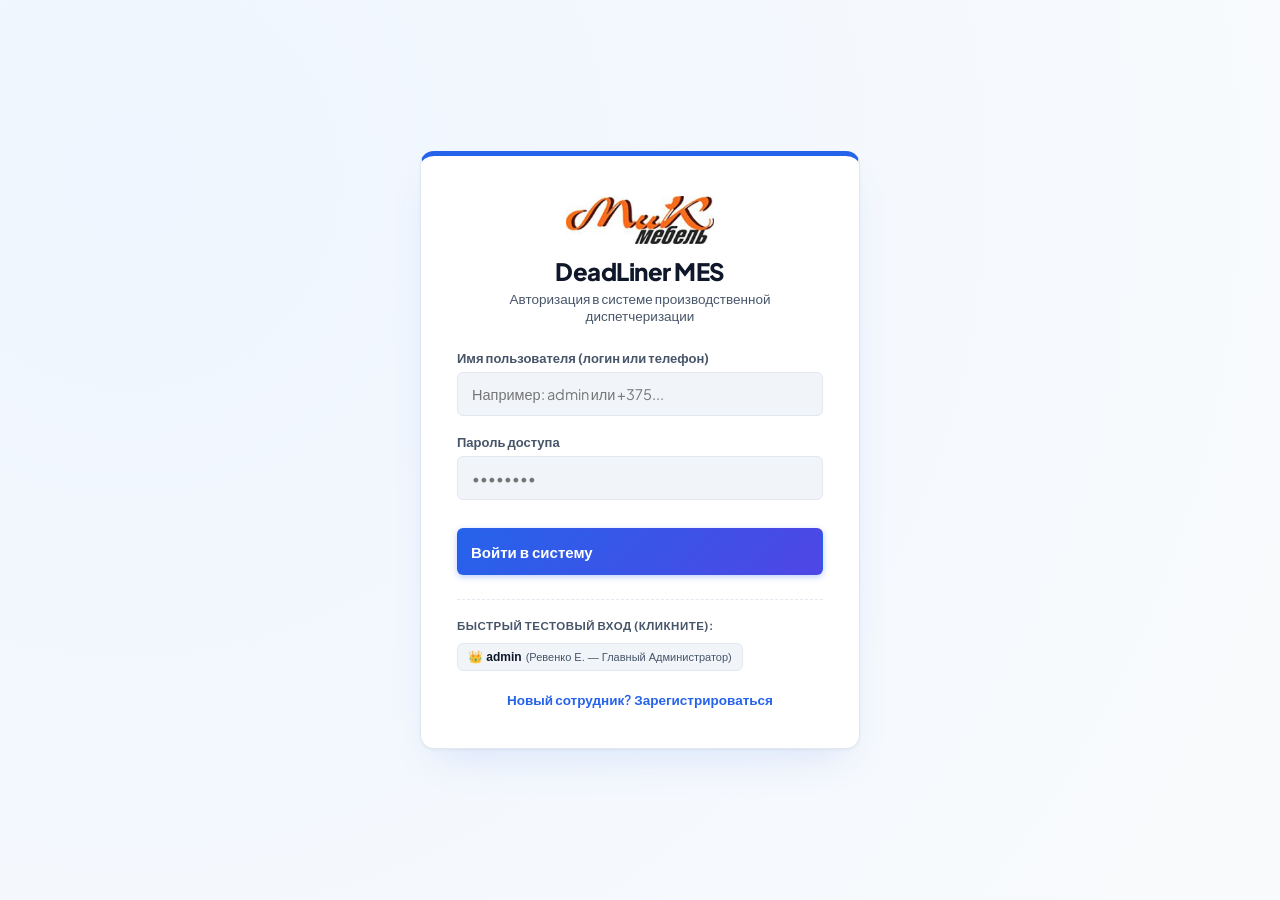
==== commit 691bb9f6: "feat(security): implement HTTPS, PBKDF2 password encryption, phone SMS/OTP verification and security" ====
--- a/Deadliner.API/wwwroot/index.html
+++ b/Deadliner.API/wwwroot/index.html
@@ -27,7 +27,6 @@
 </head>
 <body>
 
-    <!-- БОКОВОЕ МЕНЮ (SIDEBAR) -->
     <aside class="sidebar">
         <a href="index.html" class="sidebar-brand">
             <img src="logo.png" alt="МикМебель" class="sidebar-logo-img">
@@ -107,12 +106,10 @@
 
         <div class="sidebar-footer">
             <div id="userInfo">
-                <!-- Заполняется auth.js -->
             </div>
         </div>
     </aside>
 
-    <!-- ОСНОВНОЕ РАБОЧЕЕ ПРОСТРАНСТВО -->
     <div class="app-canvas">
         
         <header class="topbar">
@@ -151,7 +148,6 @@
                 </div>
             </div>
 
-            <!-- Оперативные виджеты метрик -->
             <div class="stats-row">
                 <div class="stat-card alert-blue">
                     <div class="stat-label">Всего заказов</div>
@@ -171,7 +167,6 @@
                 </div>
             </div>
 
-            <!-- Виджет персональных технологических задач и мини-дедлайнов -->
             <div class="tasks-widget" id="tasksWidget">
                 <div class="tasks-widget-header">
                     <div class="tasks-widget-title">
@@ -196,7 +191,6 @@
                 </div>
             </div>
 
-            <!-- Табличная панель с фильтрацией, поиском и пагинацией -->
             <div class="table-panel">
                 <div class="panel-toolbar">
                     <div class="tab-group" id="statusTabGroup">
@@ -220,7 +214,6 @@
                     </button>
                 </div>
 
-                <!-- Расширенная интерактивная панель многокритериальной фильтрации -->
                 <div class="filter-bar-expanded" id="advancedFilterBar">
                     <div class="filter-grid">
                         <div class="filter-item">
@@ -271,7 +264,6 @@
                     </div>
                 </div>
 
-                <!-- Мета-информация и выбор размера страницы -->
                 <div class="filter-meta-bar" id="filterMetaBar">
                     <div class="filter-meta-left">
                         <span class="filter-results-badge">
@@ -326,7 +318,6 @@
                     </table>
                 </div>
 
-                <!-- Панель постраничной пагинации -->
                 <div class="pagination-bar" id="paginationBar">
                     <div class="pagination-info" id="paginationInfo">
                         Показано 0 из 0
@@ -342,12 +333,11 @@
                 <span class="footer-tag">v2.4.0 Beta</span>
             </div>
             <div>
-                <span>Частное Лицо • Ревенко Е.А. VoidReign 2026</span>
+                <span>Частное Лицо • Ревенко Е.А. • VoidReign 2026</span>
             </div>
         </footer>
     </div>
 
-    <!-- МОДАЛЬНОЕ ОКНО СМЕНЫ СТАТУСА ЗАКАЗА (ДЛЯ МЕНЕДЖЕРА) -->
     <div class="modal-overlay" id="statusModal" style="display: none;">
         <div class="modal-box" style="border-top-color: var(--brand-cyan);">
             <div class="modal-header">
@@ -381,13 +371,12 @@
         </div>
     </div>
 
-    <!-- МОДАЛЬНОЕ ОКНО ИМПОРТА ВЫГРУЗКИ ИЗ 1С (EXCEL) -->
     <div class="modal-overlay" id="import1CModal" style="display: none;">
         <div class="modal-box" style="max-width: 960px; max-height: 90vh; display: flex; flex-direction: column; overflow: hidden; padding: 26px; border-top-color: var(--status-green);">
             <div class="modal-header" style="margin-bottom: 12px;">
                 <div>
                     <h3 style="display:flex; align-items:center; gap:8px;">
-                        <span>📥</span>
+                        <span></span>
                         <span>Загрузка заказов из 1С (Excel / .xls / .xlsx)</span>
                     </h3>
                     <p style="font-size:13px; color:var(--text-secondary); margin-top:2px;">
@@ -397,7 +386,6 @@
                 <button class="modal-close-btn" onclick="closeImport1CModal()">✕</button>
             </div>
 
-            <!-- Шаг 1: Выбор файла и параметров -->
             <div id="importStepUpload" style="margin-bottom: 14px;">
                 <div style="display: grid; grid-template-columns: 2fr 1fr auto; gap: 14px; align-items: end;">
                     <div class="form-group" style="margin-bottom: 0;">
@@ -416,7 +404,6 @@
                 </div>
             </div>
 
-            <!-- Шаг 2: Таблица предпросмотра (появляется после парсинга) -->
             <div id="importStepPreview" style="display: none; flex: 1; flex-direction: column; min-height: 0; overflow: hidden;">
                 <div style="display: flex; justify-content: space-between; align-items: center; margin-bottom: 10px; background: #f8fafc; padding: 10px 14px; border-radius: 8px; border: 1px solid var(--border);">
                     <div style="display: flex; gap: 18px; font-size: 13.5px;">
@@ -431,7 +418,7 @@
                 </div>
 
                 <div style="font-size: 12px; color: var(--text-secondary); background: #f8fafc; border: 1px solid var(--border); padding: 8px 12px; border-radius: 6px; margin-bottom: 8px; display: flex; align-items: center; gap: 8px;">
-                    <span style="font-size: 16px;">💡</span>
+                    <span style="font-size: 16px;"></span>
                     <span><strong>Умное распознавание 1С:</strong> Спецификации отделены от адресов объектов. Если в файле нет даты отгрузки — применён производственный норматив цеха (дату можно изменить прямо в таблице).</span>
                 </div>
 
@@ -458,7 +445,7 @@
                     <div style="display: flex; gap: 10px;">
                         <button type="button" class="btn-modern btn-ghost" onclick="closeImport1CModal()">Отмена</button>
                         <button type="button" class="btn-modern btn-primary" id="btnConfirmImport1C" onclick="execute1CImport()" style="padding: 10px 24px;">
-                            <span>📥 Импортировать выбранные (<span id="btnSelectedCount">0</span>)</span>
+                            <span> Импортировать выбранные (<span id="btnSelectedCount">0</span>)</span>
                         </button>
                     </div>
                 </div>
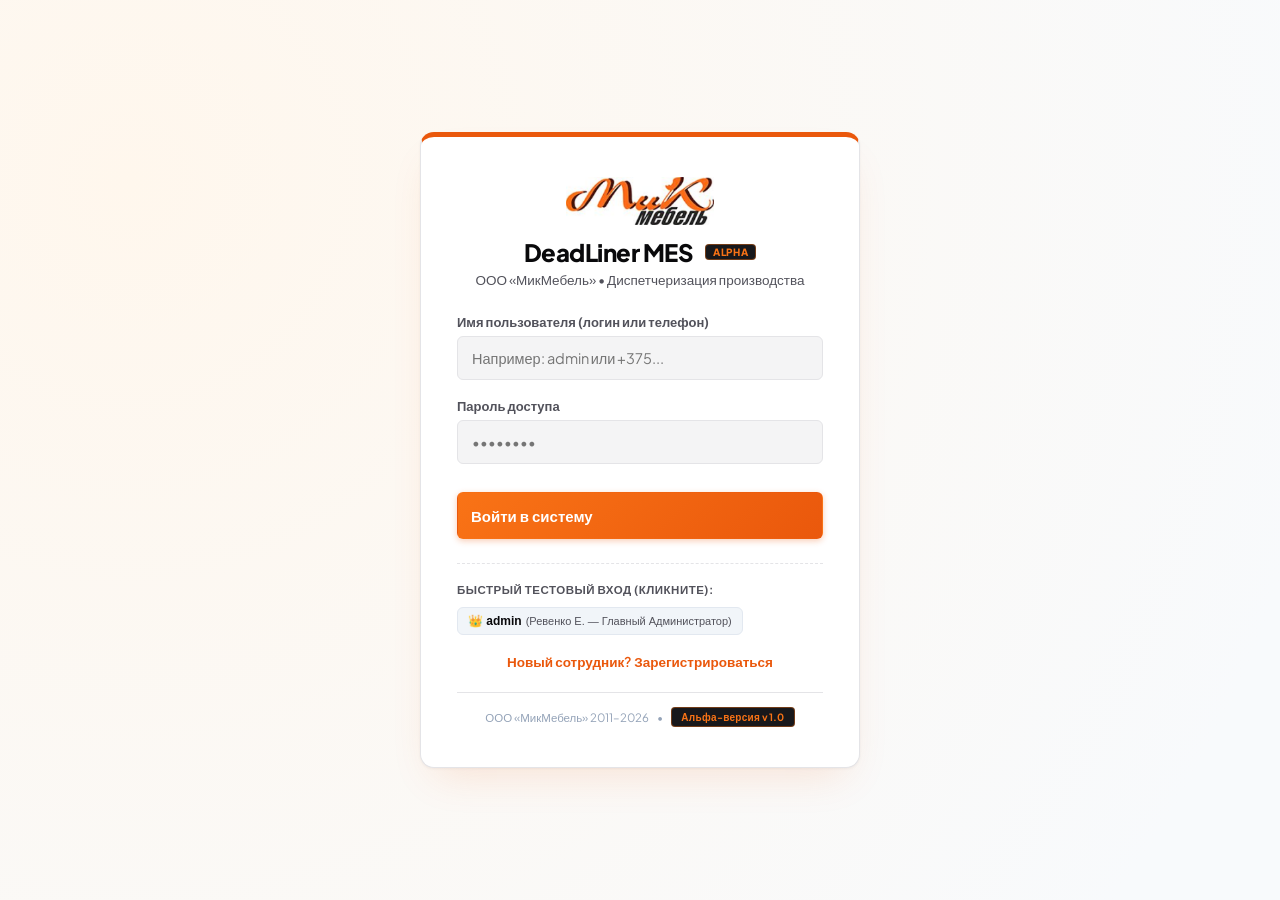
==== commit 439b6770: "style: apply MikMebel brand colors (orange, black, white), update footers to OOO MikMebel 2011-2026," ====
--- a/Deadliner.API/wwwroot/index.html
+++ b/Deadliner.API/wwwroot/index.html
@@ -1,4 +1,4 @@
-<!DOCTYPE html>
+﻿<!DOCTYPE html>
 <html lang="ru">
 <head>
     <meta charset="UTF-8">
@@ -31,7 +31,7 @@
         <a href="index.html" class="sidebar-brand">
             <img src="logo.png" alt="МикМебель" class="sidebar-logo-img">
             <div class="brand-info">
-                <span class="brand-title">DeadLiner</span>
+                <span class="brand-title">DeadLiner <span class="badge-alpha">Alpha</span></span>
                 <span class="brand-subtitle">Система диспетчеризации</span>
             </div>
         </a>
@@ -329,8 +329,8 @@
 
         <footer class="app-footer">
             <div class="footer-left">
-                <span>DeadLiner Manufacturing Execution System</span>
-                <span class="footer-tag">v2.4.0 Beta</span>
+                <span>ООО «МикМебель» 2011–2026</span>
+                <span class="footer-tag">Альфа-версия v1.0</span>
             </div>
             <div>
                 <span>Частное Лицо • Ревенко Е.А. • VoidReign 2026</span>
--- a/Deadliner.API/wwwroot/style.css
+++ b/Deadliner.API/wwwroot/style.css
@@ -1,4 +1,4 @@
-
+﻿
 
 @import url('https://fonts.googleapis.com/css2?family=JetBrains+Mono:wght@400;500;600&family=Plus+Jakarta+Sans:wght@400;500;600;700;800&display=swap');
 
@@ -6,19 +6,19 @@
     --bg-body: #f8fafc;
     --bg-sidebar: #ffffff;
     --bg-card: #ffffff;
-    --bg-subtle: #f1f5f9;
-    --border: #e2e8f0;
+    --bg-subtle: #f4f4f5;
+    --border: #e4e4e7;
     --border-hover: #cbd5e1;
     
-    --text-main: #0f172a;
-    --text-secondary: #475569;
+    --text-main: #09090b;
+    --text-secondary: #52525b;
     --text-muted: #94a3b8;
     
 
-    --brand-primary: #2563eb;
-    --brand-gradient: linear-gradient(135deg, #2563eb 0%, #4f46e5 100%);
-    --brand-purple: #7c3aed;
-    --brand-cyan: #0284c7;
+    --brand-primary: #ea580c;
+    --brand-gradient: linear-gradient(135deg, #f97316 0%, #ea580c 100%);
+    --brand-purple: #ea580c;
+    --brand-cyan: #18181b;
     
 
     --status-green: #10b981;
@@ -42,7 +42,7 @@
     
     --shadow-subtle: 0 1px 3px 0 rgba(15, 23, 42, 0.04);
     --shadow-card: 0 4px 6px -1px rgba(15, 23, 42, 0.05), 0 2px 4px -2px rgba(15, 23, 42, 0.03);
-    --shadow-glow: 0 4px 14px 0 rgba(37, 99, 235, 0.25);
+    --shadow-glow: 0 4px 14px 0 rgba(234, 88, 12, 0.25);
 }
 
 * {
@@ -110,7 +110,7 @@
     font-weight: 800;
     font-size: 18px;
     letter-spacing: -0.5px;
-    box-shadow: 0 4px 10px rgba(37, 99, 235, 0.3);
+    box-shadow: 0 4px 10px rgba(234, 88, 12, 0.3);
 }
 
 .brand-info {
@@ -188,7 +188,7 @@
 .nav-link.active {
     background: var(--brand-primary);
     color: #ffffff;
-    box-shadow: 0 4px 10px rgba(37, 99, 235, 0.25);
+    box-shadow: 0 4px 10px rgba(234, 88, 12, 0.25);
 }
 
 .nav-link.active svg {
@@ -415,7 +415,7 @@
 .search-input:focus {
     outline: none;
     border-color: var(--brand-primary);
-    box-shadow: 0 0 0 3px rgba(37, 99, 235, 0.12);
+    box-shadow: 0 0 0 3px rgba(234, 88, 12, 0.12);
 }
 
 table.data-table {
@@ -500,10 +500,10 @@
 .btn-primary {
     background: var(--brand-gradient);
     color: #ffffff;
-    box-shadow: 0 2px 6px rgba(37, 99, 235, 0.3);
+    box-shadow: 0 2px 6px rgba(234, 88, 12, 0.3);
 }
 .btn-primary:hover {
-    box-shadow: 0 4px 12px rgba(37, 99, 235, 0.4);
+    box-shadow: 0 4px 12px rgba(234, 88, 12, 0.4);
     transform: translateY(-1px);
 }
 
@@ -599,7 +599,7 @@
 .form-control:focus, .form-group input:focus, .form-group select:focus {
     outline: none;
     border-color: var(--brand-primary);
-    box-shadow: 0 0 0 3px rgba(37, 99, 235, 0.12);
+    box-shadow: 0 0 0 3px rgba(234, 88, 12, 0.12);
 }
 
 /* ==============================================================================
@@ -663,7 +663,7 @@
     font-weight: 800;
     font-size: 14px;
     flex-shrink: 0;
-    box-shadow: 0 2px 6px rgba(37, 99, 235, 0.25);
+    box-shadow: 0 2px 6px rgba(234, 88, 12, 0.25);
 }
 
 .user-text-name {
@@ -742,7 +742,7 @@
     font-size: 32px;
     font-weight: 800;
     margin: 0 auto 16px;
-    box-shadow: 0 8px 20px rgba(37, 99, 235, 0.28);
+    box-shadow: 0 8px 20px rgba(234, 88, 12, 0.28);
 }
 
 .profile-hero-name {
@@ -1555,7 +1555,7 @@
 
 .filter-control:focus {
     border-color: var(--brand-primary);
-    box-shadow: 0 0 0 3px rgba(37, 99, 235, 0.1);
+    box-shadow: 0 0 0 3px rgba(234, 88, 12, 0.1);
 }
 
 .date-range-inputs {
@@ -1782,3 +1782,31 @@
     font-weight: 700;
     user-select: none;
 }
+
+
+.footer-tag {
+    background: #18181b;
+    color: #f97316;
+    border: 1px solid rgba(249, 115, 22, 0.4);
+    padding: 3px 9px;
+    border-radius: 4px;
+    font-weight: 700;
+    font-size: 11px;
+    letter-spacing: 0.03em;
+}
+
+.badge-alpha {
+    display: inline-flex;
+    align-items: center;
+    padding: 1px 7px;
+    font-size: 10px;
+    font-weight: 800;
+    text-transform: uppercase;
+    letter-spacing: 0.06em;
+    border-radius: 4px;
+    background: #18181b;
+    color: #f97316;
+    border: 1px solid rgba(249, 115, 22, 0.4);
+    margin-left: 6px;
+    vertical-align: middle;
+}
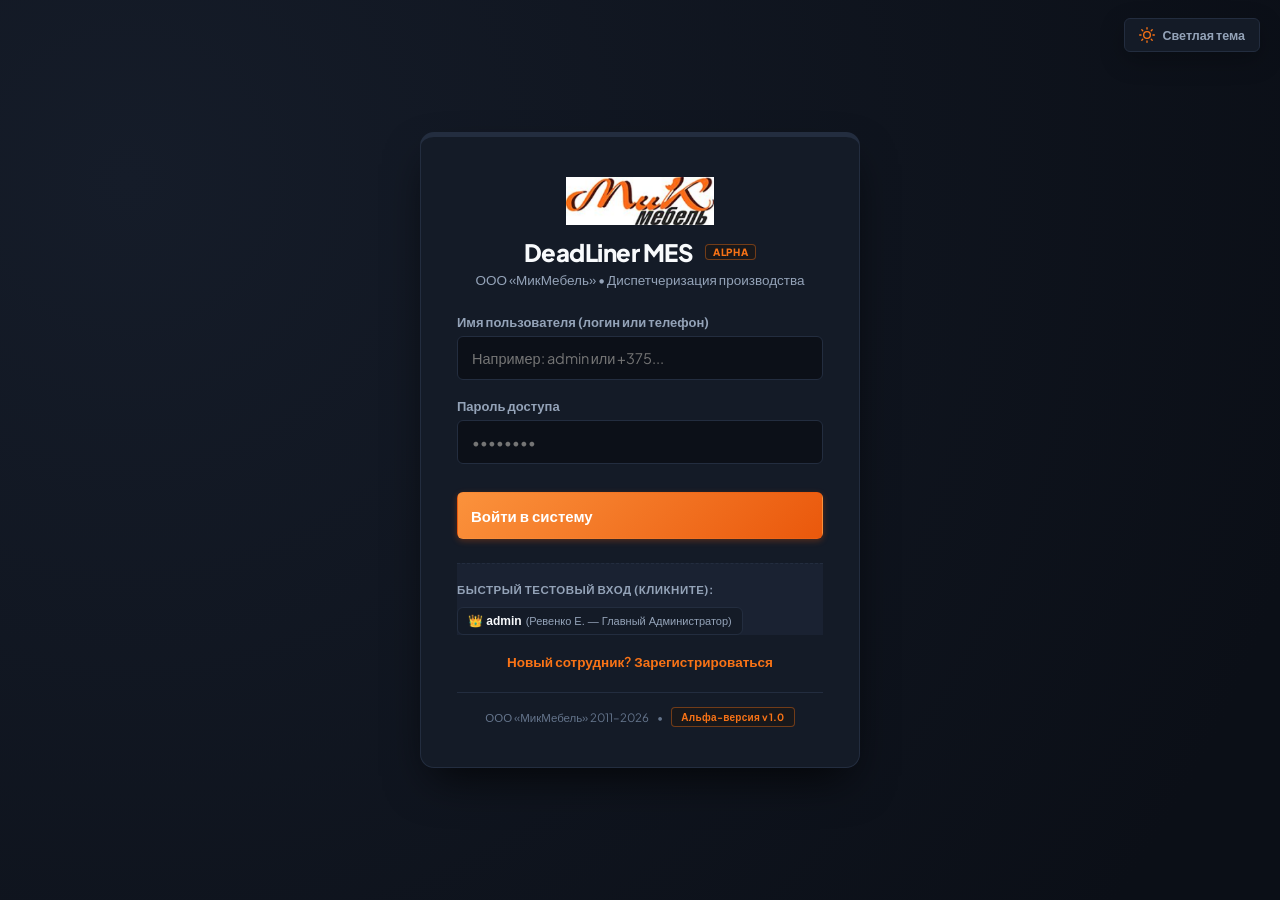
==== commit 01ff304b: "feat(ui): refine color palette with calm slate-gray tones and add dark theme with 1-click toggle" ====
--- a/Deadliner.API/wwwroot/index.html
+++ b/Deadliner.API/wwwroot/index.html
@@ -24,6 +24,7 @@
             display: flex !important;
         }
     </style>
+    <script src="theme.js"></script>
 </head>
 <body>
 
--- a/Deadliner.API/wwwroot/style.css
+++ b/Deadliner.API/wwwroot/style.css
@@ -3,24 +3,25 @@
 @import url('https://fonts.googleapis.com/css2?family=JetBrains+Mono:wght@400;500;600&family=Plus+Jakarta+Sans:wght@400;500;600;700;800&display=swap');
 
 :root {
-    --bg-body: #f8fafc;
+    --bg-body: #f1f4f9;
     --bg-sidebar: #ffffff;
     --bg-card: #ffffff;
-    --bg-subtle: #f4f4f5;
-    --border: #e4e4e7;
+    --bg-subtle: #f8fafc;
+    --bg-input: #ffffff;
+    --bg-active-nav: #eef2f8;
+    --border: #e2e8f0;
     --border-hover: #cbd5e1;
     
-    --text-main: #09090b;
-    --text-secondary: #52525b;
+    --text-main: #0f172a;
+    --text-secondary: #475569;
     --text-muted: #94a3b8;
     
-
     --brand-primary: #ea580c;
+    --brand-primary-hover: #c2410c;
     --brand-gradient: linear-gradient(135deg, #f97316 0%, #ea580c 100%);
     --brand-purple: #ea580c;
     --brand-cyan: #18181b;
     
-
     --status-green: #10b981;
     --status-green-bg: #ecfdf5;
     --status-green-text: #047857;
@@ -42,7 +43,93 @@
     
     --shadow-subtle: 0 1px 3px 0 rgba(15, 23, 42, 0.04);
     --shadow-card: 0 4px 6px -1px rgba(15, 23, 42, 0.05), 0 2px 4px -2px rgba(15, 23, 42, 0.03);
-    --shadow-glow: 0 4px 14px 0 rgba(234, 88, 12, 0.25);
+    --shadow-glow: 0 4px 14px 0 rgba(234, 88, 12, 0.22);
+}
+
+/* ==============================================================================
+   DARK THEME - INDUSTRIAL GRAPHITE & SLATE PALETTE (ООО «МикМебель»)
+   ============================================================================== */
+[data-theme="dark"] {
+    --bg-body: #0b0f17;
+    --bg-sidebar: #0f141f;
+    --bg-card: #141b27;
+    --bg-subtle: #1a2232;
+    --bg-input: #0c1018;
+    --bg-active-nav: #1c2537;
+    --border: #232d3f;
+    --border-hover: #37455d;
+    
+    --text-main: #f8fafc;
+    --text-secondary: #94a3b8;
+    --text-muted: #64748b;
+    
+    --brand-primary: #f97316;
+    --brand-primary-hover: #ea580c;
+    --brand-gradient: linear-gradient(135deg, #fb923c 0%, #ea580c 100%);
+    --brand-purple: #f97316;
+    --brand-cyan: #e2e8f0;
+    
+    --status-green: #10b981;
+    --status-green-bg: rgba(16, 185, 129, 0.12);
+    --status-green-text: #34d399;
+    --status-green-border: rgba(16, 185, 129, 0.28);
+    
+    --status-yellow: #f59e0b;
+    --status-yellow-bg: rgba(245, 158, 11, 0.12);
+    --status-yellow-text: #fbbf24;
+    --status-yellow-border: rgba(245, 158, 11, 0.28);
+    
+    --status-red: #ef4444;
+    --status-red-bg: rgba(239, 68, 68, 0.12);
+    --status-red-text: #f87171;
+    --status-red-border: rgba(239, 68, 68, 0.28);
+    
+    --shadow-subtle: 0 1px 3px 0 rgba(0, 0, 0, 0.35);
+    --shadow-card: 0 4px 12px -2px rgba(0, 0, 0, 0.45), 0 2px 4px -2px rgba(0, 0, 0, 0.35);
+    --shadow-glow: 0 4px 14px 0 rgba(249, 115, 22, 0.18);
+}
+
+/* ==============================================================================
+   DARK THEME - INDUSTRIAL GRAPHITE & SLATE PALETTE (ООО «МикМебель»)
+   ============================================================================== */
+[data-theme="dark"] {
+    --bg-body: #0b0f17;
+    --bg-sidebar: #0f141f;
+    --bg-card: #141b27;
+    --bg-subtle: #1a2232;
+    --bg-input: #0c1018;
+    --bg-active-nav: #1c2537;
+    --border: #232d3f;
+    --border-hover: #37455d;
+    
+    --text-main: #f8fafc;
+    --text-secondary: #94a3b8;
+    --text-muted: #64748b;
+    
+    --brand-primary: #f97316;
+    --brand-primary-hover: #ea580c;
+    --brand-gradient: linear-gradient(135deg, #fb923c 0%, #ea580c 100%);
+    --brand-purple: #f97316;
+    --brand-cyan: #e2e8f0;
+    
+    --status-green: #10b981;
+    --status-green-bg: rgba(16, 185, 129, 0.12);
+    --status-green-text: #34d399;
+    --status-green-border: rgba(16, 185, 129, 0.28);
+    
+    --status-yellow: #f59e0b;
+    --status-yellow-bg: rgba(245, 158, 11, 0.12);
+    --status-yellow-text: #fbbf24;
+    --status-yellow-border: rgba(245, 158, 11, 0.28);
+    
+    --status-red: #ef4444;
+    --status-red-bg: rgba(239, 68, 68, 0.12);
+    --status-red-text: #f87171;
+    --status-red-border: rgba(239, 68, 68, 0.28);
+    
+    --shadow-subtle: 0 1px 3px 0 rgba(0, 0, 0, 0.35);
+    --shadow-card: 0 4px 12px -2px rgba(0, 0, 0, 0.45), 0 2px 4px -2px rgba(0, 0, 0, 0.35);
+    --shadow-glow: 0 4px 14px 0 rgba(249, 115, 22, 0.18);
 }
 
 * {
@@ -89,7 +176,7 @@
 }
 
 .sidebar-brand:hover {
-    background: #f8fafc;
+    background: var(--bg-subtle);
 }
 
 .sidebar-logo-img {
@@ -162,12 +249,13 @@
     display: flex;
     align-items: center;
     gap: 12px;
-    padding: 10px 12px;
+    padding: 9px 12px;
     color: var(--text-secondary);
     text-decoration: none;
     font-size: 13.5px;
     font-weight: 600;
     border-radius: var(--radius-sm);
+    border-left: 3px solid transparent;
     transition: all 0.15s ease;
 }
 
@@ -178,27 +266,34 @@
     stroke: currentColor;
     fill: none;
     flex-shrink: 0;
+    transition: stroke 0.15s ease;
 }
 
 .nav-link:hover {
     background: var(--bg-subtle);
-    color: var(--brand-primary);
+    color: var(--text-main);
+}
+
+.nav-link:hover svg {
+    stroke: var(--brand-primary);
 }
 
 .nav-link.active {
-    background: var(--brand-primary);
-    color: #ffffff;
-    box-shadow: 0 4px 10px rgba(234, 88, 12, 0.25);
+    background: var(--bg-active-nav);
+    color: var(--text-main);
+    border-left-color: var(--brand-primary);
+    font-weight: 700;
+    box-shadow: none;
 }
 
 .nav-link.active svg {
-    stroke: #ffffff;
+    stroke: var(--brand-primary);
 }
 
 .sidebar-footer {
     padding: 16px;
     border-top: 1px solid var(--border);
-    background: #fafafa;
+    background: var(--bg-subtle);
 }
 
 .app-canvas {
@@ -210,7 +305,7 @@
 
 header.topbar {
     height: 64px;
-    background: #ffffff;
+    background: var(--bg-card);
     border-bottom: 1px solid var(--border);
     display: flex;
     align-items: center;
@@ -349,7 +444,7 @@
     align-items: center;
     gap: 16px;
     flex-wrap: wrap;
-    background: #ffffff;
+    background: var(--bg-card);
 }
 
 .tab-group {
@@ -377,7 +472,7 @@
 }
 
 .tab-btn.active {
-    background: #ffffff;
+    background: var(--bg-card);
     color: var(--brand-primary);
     box-shadow: var(--shadow-subtle);
 }
@@ -406,7 +501,7 @@
     font-size: 13.5px;
     border-radius: var(--radius-sm);
     border: 1px solid var(--border);
-    background: #ffffff;
+    background: var(--bg-input);
     font-family: inherit;
     color: var(--text-main);
     transition: all 0.15s ease;
@@ -425,7 +520,7 @@
 }
 
 table.data-table th {
-    background: #f8fafc;
+    background: var(--bg-subtle);
     color: var(--text-secondary);
     padding: 13px 18px;
     font-size: 11.5px;
@@ -444,14 +539,14 @@
 
 table.data-table td {
     padding: 14px 18px;
-    border-bottom: 1px solid #f1f5f9;
+    border-bottom: 1px solid var(--border);
     font-size: 13.5px;
     color: var(--text-main);
     vertical-align: middle;
 }
 
 table.data-table tr:hover td {
-    background: #fbfcfe;
+    background: var(--bg-subtle);
 }
 
 
@@ -508,7 +603,7 @@
 }
 
 .btn-ghost {
-    background: #ffffff;
+    background: var(--bg-card);
     color: var(--text-secondary);
     border: 1px solid var(--border);
 }
@@ -587,7 +682,7 @@
 .form-control, .form-group input, .form-group select {
     width: 100%;
     padding: 10px 14px;
-    background: #ffffff;
+    background: var(--bg-input);
     border: 1px solid var(--border);
     border-radius: var(--radius-sm);
     color: var(--text-main);
@@ -606,7 +701,7 @@
    ФУТЕР
    ============================================================================== */
 footer.app-footer {
-    background: #ffffff;
+    background: var(--bg-card);
     border-top: 1px solid var(--border);
     padding: 18px 36px;
     display: flex;
@@ -637,7 +732,7 @@
     display: flex;
     align-items: center;
     justify-content: space-between;
-    background: #ffffff;
+    background: var(--bg-card);
     padding: 10px 12px;
     border-radius: var(--radius-sm);
     border: 1px solid var(--border);
@@ -839,7 +934,7 @@
     gap: 12px;
     padding: 14px 18px;
     border-radius: var(--radius-md);
-    background: #ffffff;
+    background: var(--bg-card);
     border: 1px solid var(--border);
     box-shadow: 0 10px 25px -5px rgba(15, 23, 42, 0.12), 0 8px 10px -6px rgba(15, 23, 42, 0.08);
     animation: toastSlideIn 0.25s cubic-bezier(0.16, 1, 0.3, 1);
@@ -947,7 +1042,7 @@
 }
 
 .custom-confirm-box {
-    background: #ffffff;
+    background: var(--bg-card);
     border-radius: var(--radius-lg);
     border: 1px solid var(--border);
     box-shadow: 0 25px 50px -12px rgba(15, 23, 42, 0.25);
@@ -1010,7 +1105,7 @@
    WIDGET: ПЕРСОНАЛЬНЫЕ МИНИ-ДЕДЛАЙНЫ И ТЕХНОЛОГИЧЕСКИЕ ЗАДАЧИ
    ========================================================================== */
 .tasks-widget {
-    background: #ffffff;
+    background: var(--bg-card);
     border-radius: var(--radius-lg);
     border: 1px solid var(--border);
     box-shadow: 0 4px 6px -1px rgba(0,0,0,0.02), 0 2px 4px -2px rgba(0,0,0,0.02);
@@ -1075,7 +1170,7 @@
 }
 
 .tasks-filter-btn.active {
-    background: #ffffff;
+    background: var(--bg-card);
     color: var(--text-main);
     box-shadow: 0 1px 3px rgba(0,0,0,0.08);
 }
@@ -1108,7 +1203,7 @@
 }
 
 .task-card {
-    background: #ffffff;
+    background: var(--bg-card);
     border: 1px solid var(--border);
     border-radius: var(--radius-md);
     padding: 14px 16px;
@@ -1263,7 +1358,7 @@
 }
 
 .kpi-card {
-    background: #ffffff;
+    background: var(--bg-card);
     border-radius: var(--radius-lg);
     border: 1px solid var(--border);
     padding: 22px;
@@ -1387,7 +1482,7 @@
 }
 
 .modal-box {
-    background: #ffffff;
+    background: var(--bg-card);
     border-radius: var(--radius-lg);
     border: 1px solid var(--border);
     box-shadow: 0 25px 50px -12px rgba(15, 23, 42, 0.25);
@@ -1474,7 +1569,7 @@
     font-size: 13px;
     font-weight: 600;
     color: var(--text-main);
-    background: #ffffff;
+    background: var(--bg-card);
     border: 1px solid var(--border);
     border-radius: 8px;
     cursor: pointer;
@@ -1505,7 +1600,7 @@
 
 /* Расширенная панель многокритериальной фильтрации */
 .filter-bar-expanded {
-    background: #f8fafc;
+    background: var(--bg-subtle);
     border: 1px solid var(--border);
     border-radius: 10px;
     padding: 14px 18px;
@@ -1546,7 +1641,7 @@
     font-size: 13px;
     font-family: inherit;
     color: var(--text-main);
-    background: #ffffff;
+    background: var(--bg-input);
     border: 1px solid var(--border);
     border-radius: 6px;
     outline: none;
@@ -1576,8 +1671,8 @@
     padding: 8px 14px;
     font-size: 13px;
     font-weight: 600;
-    color: #64748b;
-    background: #ffffff;
+    color: var(--text-secondary);
+    background: var(--bg-card);
     border: 1px solid #cbd5e1;
     border-radius: 6px;
     cursor: pointer;
@@ -1599,7 +1694,7 @@
     flex-wrap: wrap;
     gap: 10px;
     padding: 10px 14px;
-    background: #ffffff;
+    background: var(--bg-card);
     border: 1px solid var(--border);
     border-bottom: none;
     border-radius: 8px 8px 0 0;
@@ -1721,9 +1816,9 @@
     flex-wrap: wrap;
     gap: 12px;
     padding: 14px 18px;
-    background: #ffffff;
-    border: 1px solid var(--border);
-    border-top: 1px solid #f1f5f9;
+    background: var(--bg-card);
+    border: 1px solid var(--border);
+    border-top: 1px solid var(--border);
     border-radius: 0 0 10px 10px;
 }
 
@@ -1748,7 +1843,7 @@
     font-size: 13px;
     font-weight: 600;
     color: var(--text-main);
-    background: #ffffff;
+    background: var(--bg-card);
     border: 1px solid var(--border);
     border-radius: 6px;
     cursor: pointer;
@@ -1773,7 +1868,8 @@
 .pagination-btn:disabled {
     opacity: 0.4;
     cursor: not-allowed;
-    background: #f8fafc;
+    background: var(--bg-subtle);
+    border-color: var(--border);
 }
 
 .pagination-ellipsis {
@@ -1809,4 +1905,132 @@
     border: 1px solid rgba(249, 115, 22, 0.4);
     margin-left: 6px;
     vertical-align: middle;
-}+}
+
+/* ==============================================================================
+   THEME TOGGLE BUTTON COMPONENT
+   ============================================================================== */
+.btn-theme-toggle {
+    display: inline-flex;
+    align-items: center;
+    gap: 8px;
+    padding: 7px 14px;
+    font-size: 12.5px;
+    font-weight: 600;
+    font-family: inherit;
+    border-radius: var(--radius-sm);
+    cursor: pointer;
+    border: 1px solid var(--border);
+    background: var(--bg-card);
+    color: var(--text-secondary);
+    transition: all 0.2s ease;
+    user-select: none;
+}
+
+.btn-theme-toggle:hover {
+    background: var(--bg-subtle);
+    color: var(--text-main);
+    border-color: var(--border-hover);
+    transform: translateY(-1px);
+}
+
+.btn-theme-toggle svg {
+    stroke: var(--brand-primary);
+    flex-shrink: 0;
+    transition: transform 0.2s ease;
+}
+
+.btn-theme-toggle:hover svg {
+    transform: rotate(15deg);
+}
+
+.topbar-actions {
+    display: flex;
+    align-items: center;
+    gap: 12px;
+}
+
+.theme-toggle-floating {
+    position: fixed;
+    top: 18px;
+    right: 20px;
+    z-index: 10000;
+}
+
+.floating-theme-btn {
+    box-shadow: 0 8px 24px rgba(0, 0, 0, 0.25);
+    backdrop-filter: blur(8px);
+    background: var(--bg-card);
+    padding: 8px 14px;
+}
+
+/* ==============================================================================
+   AUTH SCREENS DARK THEME STYLING
+   ============================================================================== */
+[data-theme="dark"] body {
+    background: radial-gradient(circle at 10% 20%, #151c29 0%, #0b0f17 90%) !important;
+}
+
+[data-theme="dark"] .login-card,
+[data-theme="dark"] .register-card {
+    background: var(--bg-card) !important;
+    border-color: var(--border) !important;
+    box-shadow: 0 20px 45px -12px rgba(0, 0, 0, 0.75) !important;
+}
+
+[data-theme="dark"] .login-header h2,
+[data-theme="dark"] .card-header h2 {
+    color: var(--text-main) !important;
+}
+
+[data-theme="dark"] .form-group label {
+    color: var(--text-secondary) !important;
+}
+
+[data-theme="dark"] .login-card input,
+[data-theme="dark"] .register-card input,
+[data-theme="dark"] .register-card select {
+    background: var(--bg-input) !important;
+    border-color: var(--border) !important;
+    color: var(--text-main) !important;
+}
+
+[data-theme="dark"] .demo-accounts {
+    background: var(--bg-subtle) !important;
+    border-color: var(--border) !important;
+}
+
+[data-theme="dark"] .demo-accounts-title {
+    color: var(--text-secondary) !important;
+}
+
+[data-theme="dark"] .demo-pill {
+    background: var(--bg-card) !important;
+    border-color: var(--border) !important;
+    color: var(--text-main) !important;
+}
+
+[data-theme="dark"] .demo-pill:hover {
+    background: var(--bg-subtle) !important;
+    border-color: var(--brand-primary) !important;
+}
+
+[data-theme="dark"] .card-company-footer {
+    border-color: var(--border) !important;
+    color: var(--text-muted) !important;
+}
+
+[data-theme="dark"] .register-link {
+    color: var(--brand-primary) !important;
+}
+
+[data-theme="dark"] .otp-verification-box {
+    background: rgba(16, 185, 129, 0.08) !important;
+    border-color: rgba(16, 185, 129, 0.3) !important;
+}
+
+[data-theme="dark"] .btn-send-code {
+    background: var(--bg-subtle) !important;
+    border-color: var(--border) !important;
+    color: var(--brand-primary) !important;
+}
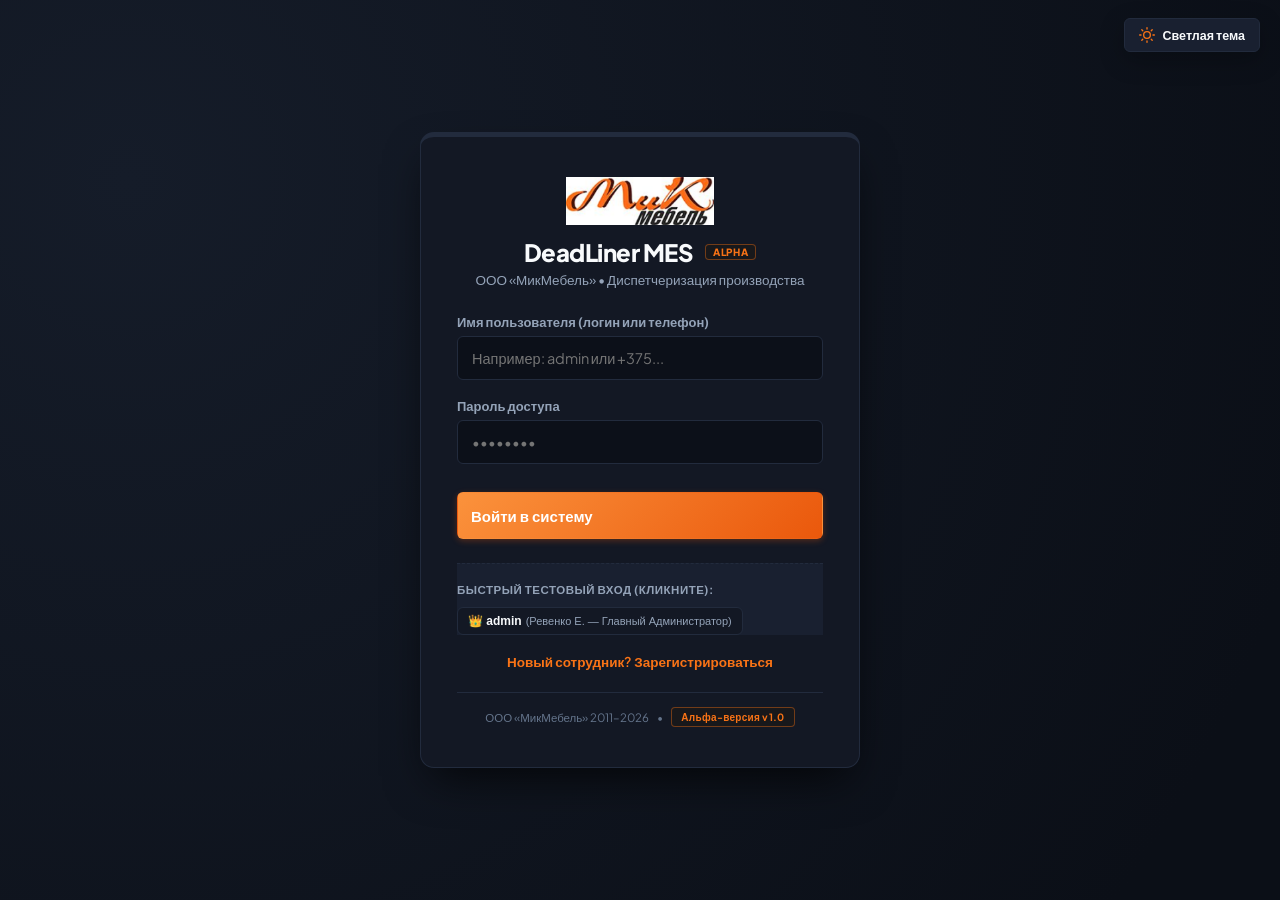
==== commit 38fd95d2: "fix(theme): fix dark theme artifacts, update light theme palette, and bust cache to v3.0.0" ====
--- a/Deadliner.API/wwwroot/index.html
+++ b/Deadliner.API/wwwroot/index.html
@@ -4,7 +4,7 @@
     <meta charset="UTF-8">
     <meta name="viewport" content="width=device-width, initial-scale=1.0">
     <title>DeadLiner — Система управления производственными дедлайнами</title>
-    <link rel="stylesheet" href="style.css?v=2.6.0">
+    <link rel="stylesheet" href="style.css?v=3.0.0">
     <style>
         .modal-overlay {
             position: fixed !important;
@@ -24,7 +24,7 @@
             display: flex !important;
         }
     </style>
-    <script src="theme.js"></script>
+    <script src="theme.js?v=3.0.0"></script>
 </head>
 <body>
 
--- a/Deadliner.API/wwwroot/style.css
+++ b/Deadliner.API/wwwroot/style.css
@@ -3,7 +3,7 @@
 @import url('https://fonts.googleapis.com/css2?family=JetBrains+Mono:wght@400;500;600&family=Plus+Jakarta+Sans:wght@400;500;600;700;800&display=swap');
 
 :root {
-    --bg-body: #f1f4f9;
+    --bg-body: #f3f5f8;
     --bg-sidebar: #ffffff;
     --bg-card: #ffffff;
     --bg-subtle: #f8fafc;
@@ -41,7 +41,7 @@
     --radius-md: 10px;
     --radius-lg: 14px;
     
-    --shadow-subtle: 0 1px 3px 0 rgba(15, 23, 42, 0.04);
+    --shadow-subtle: 0 1px 3px 0 rgba(15, 23, 42, 0.05);
     --shadow-card: 0 4px 6px -1px rgba(15, 23, 42, 0.05), 0 2px 4px -2px rgba(15, 23, 42, 0.03);
     --shadow-glow: 0 4px 14px 0 rgba(234, 88, 12, 0.22);
 }
@@ -50,14 +50,14 @@
    DARK THEME - INDUSTRIAL GRAPHITE & SLATE PALETTE (ООО «МикМебель»)
    ============================================================================== */
 [data-theme="dark"] {
-    --bg-body: #0b0f17;
-    --bg-sidebar: #0f141f;
-    --bg-card: #141b27;
-    --bg-subtle: #1a2232;
-    --bg-input: #0c1018;
-    --bg-active-nav: #1c2537;
-    --border: #232d3f;
-    --border-hover: #37455d;
+    --bg-body: #0a0d14;
+    --bg-sidebar: #0f131d;
+    --bg-card: #131824;
+    --bg-subtle: #192030;
+    --bg-input: #0c1019;
+    --bg-active-nav: #1e2638;
+    --border: #222b3d;
+    --border-hover: #35425a;
     
     --text-main: #f8fafc;
     --text-secondary: #94a3b8;
@@ -70,67 +70,26 @@
     --brand-cyan: #e2e8f0;
     
     --status-green: #10b981;
-    --status-green-bg: rgba(16, 185, 129, 0.12);
+    --status-green-bg: rgba(16, 185, 129, 0.15);
     --status-green-text: #34d399;
-    --status-green-border: rgba(16, 185, 129, 0.28);
+    --status-green-border: rgba(16, 185, 129, 0.35);
     
     --status-yellow: #f59e0b;
-    --status-yellow-bg: rgba(245, 158, 11, 0.12);
+    --status-yellow-bg: rgba(245, 158, 11, 0.15);
     --status-yellow-text: #fbbf24;
-    --status-yellow-border: rgba(245, 158, 11, 0.28);
+    --status-yellow-border: rgba(245, 158, 11, 0.35);
     
     --status-red: #ef4444;
-    --status-red-bg: rgba(239, 68, 68, 0.12);
+    --status-red-bg: rgba(239, 68, 68, 0.15);
     --status-red-text: #f87171;
-    --status-red-border: rgba(239, 68, 68, 0.28);
+    --status-red-border: rgba(239, 68, 68, 0.35);
     
     --shadow-subtle: 0 1px 3px 0 rgba(0, 0, 0, 0.35);
-    --shadow-card: 0 4px 12px -2px rgba(0, 0, 0, 0.45), 0 2px 4px -2px rgba(0, 0, 0, 0.35);
+    --shadow-card: 0 4px 14px -2px rgba(0, 0, 0, 0.5), 0 2px 4px -2px rgba(0, 0, 0, 0.35);
     --shadow-glow: 0 4px 14px 0 rgba(249, 115, 22, 0.18);
 }
 
-/* ==============================================================================
-   DARK THEME - INDUSTRIAL GRAPHITE & SLATE PALETTE (ООО «МикМебель»)
-   ============================================================================== */
-[data-theme="dark"] {
-    --bg-body: #0b0f17;
-    --bg-sidebar: #0f141f;
-    --bg-card: #141b27;
-    --bg-subtle: #1a2232;
-    --bg-input: #0c1018;
-    --bg-active-nav: #1c2537;
-    --border: #232d3f;
-    --border-hover: #37455d;
-    
-    --text-main: #f8fafc;
-    --text-secondary: #94a3b8;
-    --text-muted: #64748b;
-    
-    --brand-primary: #f97316;
-    --brand-primary-hover: #ea580c;
-    --brand-gradient: linear-gradient(135deg, #fb923c 0%, #ea580c 100%);
-    --brand-purple: #f97316;
-    --brand-cyan: #e2e8f0;
-    
-    --status-green: #10b981;
-    --status-green-bg: rgba(16, 185, 129, 0.12);
-    --status-green-text: #34d399;
-    --status-green-border: rgba(16, 185, 129, 0.28);
-    
-    --status-yellow: #f59e0b;
-    --status-yellow-bg: rgba(245, 158, 11, 0.12);
-    --status-yellow-text: #fbbf24;
-    --status-yellow-border: rgba(245, 158, 11, 0.28);
-    
-    --status-red: #ef4444;
-    --status-red-bg: rgba(239, 68, 68, 0.12);
-    --status-red-text: #f87171;
-    --status-red-border: rgba(239, 68, 68, 0.28);
-    
-    --shadow-subtle: 0 1px 3px 0 rgba(0, 0, 0, 0.35);
-    --shadow-card: 0 4px 12px -2px rgba(0, 0, 0, 0.45), 0 2px 4px -2px rgba(0, 0, 0, 0.35);
-    --shadow-glow: 0 4px 14px 0 rgba(249, 115, 22, 0.18);
-}
+
 
 * {
     margin: 0;
@@ -321,7 +280,7 @@
     align-items: center;
     gap: 8px;
     font-size: 13.5px;
-    color: var(--text-muted);
+    color: var(--text-secondary);
     font-weight: 500;
 }
 
@@ -452,6 +411,7 @@
     background: var(--bg-subtle);
     padding: 4px;
     border-radius: var(--radius-sm);
+    border: 1px solid var(--border);
     gap: 3px;
 }
 
@@ -604,7 +564,7 @@
 
 .btn-ghost {
     background: var(--bg-card);
-    color: var(--text-secondary);
+    color: var(--text-main);
     border: 1px solid var(--border);
 }
 .btn-ghost:hover {
@@ -639,23 +599,23 @@
     transition: all 0.1s ease;
 }
 
-.action-purple { background: #f5f3ff; color: var(--brand-purple); border: 1px solid #ddd6fe; }
-.action-purple:hover { background: #ede9fe; }
-
-.action-blue { background: #eff6ff; color: var(--brand-primary); border: 1px solid #bfdbfe; }
-.action-blue:hover { background: #dbeafe; }
-
-.action-slate { background: #f8fafc; color: var(--text-secondary); border: 1px solid var(--border); }
-.action-slate:hover { background: #f1f5f9; }
-
-.action-emerald { background: #ecfdf5; color: var(--status-green-text); border: 1px solid #a7f3d0; }
-.action-emerald:hover { background: #d1fae5; }
-
-.action-rose { background: #fff1f2; color: var(--status-red-text); border: 1px solid #fecdd3; }
-.action-rose:hover { background: #ffe4e6; }
-
-.action-amber { background: #fffbeb; color: var(--status-yellow-text); border: 1px solid #fde68a; }
-.action-amber:hover { background: #fef3c7; }
+.action-purple { background: rgba(168, 85, 247, 0.12); color: #a855f7; border: 1px solid rgba(168, 85, 247, 0.3); }
+.action-purple:hover { background: rgba(168, 85, 247, 0.22); }
+
+.action-blue { background: rgba(59, 130, 246, 0.12); color: #3b82f6; border: 1px solid rgba(59, 130, 246, 0.3); }
+.action-blue:hover { background: rgba(59, 130, 246, 0.22); }
+
+.action-slate { background: var(--bg-subtle); color: var(--text-secondary); border: 1px solid var(--border); }
+.action-slate:hover { background: var(--border-hover); color: var(--text-main); }
+
+.action-emerald { background: var(--status-green-bg); color: var(--status-green-text); border: 1px solid var(--status-green-border); }
+.action-emerald:hover { opacity: 0.85; }
+
+.action-rose { background: var(--status-red-bg); color: var(--status-red-text); border: 1px solid var(--status-red-border); }
+.action-rose:hover { opacity: 0.85; }
+
+.action-amber { background: var(--status-yellow-bg); color: var(--status-yellow-text); border: 1px solid var(--status-yellow-border); }
+.action-amber:hover { opacity: 0.85; }
 
 /* Формы */
 .form-card {
@@ -853,9 +813,9 @@
     border-radius: 9999px;
     font-size: 12px;
     font-weight: 700;
-    background: #eff6ff;
+    background: rgba(234, 88, 12, 0.12);
     color: var(--brand-primary);
-    border: 1px solid #bfdbfe;
+    border: 1px solid rgba(234, 88, 12, 0.28);
 }
 
 .profile-meta-list {
@@ -1071,14 +1031,16 @@
     display: flex;
     align-items: center;
     justify-content: center;
-    background: #fee2e2;
+    background: var(--status-red-bg);
     color: var(--status-red);
+    border: 1px solid var(--status-red-border);
     flex-shrink: 0;
 }
 
 .custom-confirm-header.info .icon-circle {
-    background: #eff6ff;
+    background: rgba(234, 88, 12, 0.12);
     color: var(--brand-primary);
+    border: 1px solid rgba(234, 88, 12, 0.28);
 }
 
 .custom-confirm-title {
@@ -1119,7 +1081,7 @@
     align-items: center;
     justify-content: space-between;
     padding: 16px 20px;
-    background: linear-gradient(180deg, #fafbff 0%, #ffffff 100%);
+    background: var(--bg-subtle);
     border-bottom: 1px solid var(--border);
     flex-wrap: wrap;
     gap: 12px;
@@ -1140,20 +1102,21 @@
 }
 
 .tasks-count-badge {
-    background: #eef2ff;
+    background: rgba(234, 88, 12, 0.12);
     color: var(--brand-primary);
     font-size: 11.5px;
     font-weight: 700;
     padding: 3px 9px;
     border-radius: 20px;
-    border: 1px solid rgba(79, 70, 229, 0.2);
+    border: 1px solid rgba(234, 88, 12, 0.28);
 }
 
 .tasks-filter-toggle {
     display: inline-flex;
-    background: #f1f5f9;
+    background: var(--bg-input);
     padding: 3px;
     border-radius: var(--radius-sm);
+    border: 1px solid var(--border);
     gap: 2px;
 }
 
@@ -1237,7 +1200,8 @@
     font-size: 12px;
     font-weight: 700;
     color: var(--brand-primary);
-    background: #eef2ff;
+    background: rgba(234, 88, 12, 0.12);
+    border: 1px solid rgba(234, 88, 12, 0.25);
     padding: 2px 8px;
     border-radius: 4px;
     text-decoration: none;
@@ -1245,7 +1209,7 @@
 }
 
 .task-order-pill:hover {
-    background: #e0e7ff;
+    background: rgba(234, 88, 12, 0.22);
 }
 
 .task-deadline-badge {
@@ -1259,18 +1223,21 @@
 }
 
 .task-deadline-badge.green {
-    background: #ecfdf5;
-    color: #065f46;
+    background: var(--status-green-bg);
+    color: var(--status-green-text);
+    border: 1px solid var(--status-green-border);
 }
 
 .task-deadline-badge.yellow {
-    background: #fffbeb;
-    color: #92400e;
+    background: var(--status-yellow-bg);
+    color: var(--status-yellow-text);
+    border: 1px solid var(--status-yellow-border);
 }
 
 .task-deadline-badge.red {
-    background: #fef2f2;
-    color: #991b1b;
+    background: var(--status-red-bg);
+    color: var(--status-red-text);
+    border: 1px solid var(--status-red-border);
 }
 
 .task-stage-name {
@@ -1329,7 +1296,7 @@
 
 .btn-task-link {
     padding: 7px 10px;
-    background: #f1f5f9;
+    background: var(--bg-subtle);
     color: var(--text-secondary);
     border: 1px solid var(--border);
     border-radius: var(--radius-sm);
@@ -1343,7 +1310,7 @@
 }
 
 .btn-task-link:hover {
-    background: #e2e8f0;
+    background: var(--border-hover);
     color: var(--text-main);
 }
 
@@ -1541,9 +1508,9 @@
 .search-clear-btn {
     position: absolute;
     right: 10px;
-    background: #e2e8f0;
-    color: #64748b;
-    border: none;
+    background: var(--bg-subtle);
+    color: var(--text-muted);
+    border: 1px solid var(--border);
     border-radius: 50%;
     width: 20px;
     height: 20px;
@@ -1556,8 +1523,8 @@
 }
 
 .search-clear-btn:hover {
-    background: #cbd5e1;
-    color: #1e293b;
+    background: var(--border-hover);
+    color: var(--text-main);
 }
 
 /* Кнопка переключения расширенной панели фильтров */
@@ -1583,7 +1550,7 @@
 }
 
 .btn-toggle-filters.active {
-    background: #eff6ff;
+    background: rgba(234, 88, 12, 0.12);
     border-color: var(--brand-primary);
     color: var(--brand-primary);
 }
@@ -1681,9 +1648,9 @@
 }
 
 .btn-reset-filters:hover {
-    background: #fee2e2;
-    border-color: #fca5a5;
-    color: #dc2626;
+    background: var(--status-red-bg);
+    border-color: var(--status-red-border);
+    color: var(--status-red-text);
 }
 
 /* Строка мета-информации по выборке */
@@ -1732,9 +1699,9 @@
     padding: 3px 9px;
     font-size: 12px;
     font-weight: 600;
-    background: #f1f5f9;
-    color: #334155;
-    border: 1px solid #e2e8f0;
+    background: var(--bg-subtle);
+    color: var(--text-main);
+    border: 1px solid var(--border);
     border-radius: 9999px;
 }
 
@@ -1759,7 +1726,7 @@
     font-size: 12.5px;
     font-weight: 600;
     color: var(--text-main);
-    background: #f8fafc;
+    background: var(--bg-input);
     border: 1px solid var(--border);
     border-radius: 6px;
     outline: none;
@@ -1779,7 +1746,7 @@
 }
 
 table.data-table th.sortable:hover {
-    background: #f1f5f9;
+    background: var(--bg-subtle);
     color: var(--brand-primary);
 }
 
@@ -2034,3 +2001,194 @@
     border-color: var(--border) !important;
     color: var(--brand-primary) !important;
 }
+
+
+/* Dark Mode Extra Fine-Tuning */
+[data-theme="dark"] select option {
+    background: #131824 !important;
+    color: #f8fafc !important;
+}
+
+[data-theme="dark"] .topbar {
+    background: var(--bg-sidebar);
+}
+
+[data-theme="dark"] .breadcrumbs {
+    color: var(--text-secondary);
+}
+
+[data-theme="dark"] .breadcrumbs span.current {
+    color: var(--text-main);
+}
+
+[data-theme="dark"] .stat-card {
+    background: var(--bg-card);
+    border: 1px solid var(--border);
+}
+
+[data-theme="dark"] .btn-ghost {
+    background: var(--bg-subtle);
+    border-color: var(--border);
+    color: var(--text-main);
+}
+
+[data-theme="dark"] .btn-ghost:hover {
+    background: var(--border-hover);
+    border-color: var(--brand-primary);
+    color: var(--text-main);
+}
+
+[data-theme="dark"] .tasks-widget {
+    background: var(--bg-card);
+    border: 1px solid var(--border);
+}
+
+[data-theme="dark"] .tasks-widget-header {
+    background: var(--bg-subtle) !important;
+    border-bottom: 1px solid var(--border);
+}
+
+[data-theme="dark"] .tasks-filter-toggle {
+    background: var(--bg-input);
+    border: 1px solid var(--border);
+}
+
+[data-theme="dark"] .tasks-filter-btn {
+    color: var(--text-secondary);
+}
+
+[data-theme="dark"] .tasks-filter-btn.active {
+    background: var(--bg-card);
+    color: var(--text-main);
+    box-shadow: 0 1px 3px rgba(0, 0, 0, 0.4);
+}
+
+[data-theme="dark"] .task-card {
+    background: var(--bg-card);
+    border-color: var(--border);
+}
+
+[data-theme="dark"] .task-card:hover {
+    border-color: var(--border-hover);
+    box-shadow: 0 4px 14px rgba(0, 0, 0, 0.35);
+}
+
+[data-theme="dark"] .tab-group {
+    background: var(--bg-input);
+    border: 1px solid var(--border);
+}
+
+[data-theme="dark"] .tab-btn {
+    color: var(--text-secondary);
+}
+
+[data-theme="dark"] .tab-btn:hover {
+    color: var(--text-main);
+}
+
+[data-theme="dark"] .tab-btn.active {
+    background: var(--bg-subtle);
+    color: var(--brand-primary);
+    border: 1px solid var(--border);
+    box-shadow: 0 1px 3px rgba(0, 0, 0, 0.3);
+}
+
+[data-theme="dark"] .table-panel {
+    background: var(--bg-card);
+    border: 1px solid var(--border);
+}
+
+[data-theme="dark"] .panel-toolbar {
+    background: var(--bg-card);
+    border-bottom: 1px solid var(--border);
+}
+
+[data-theme="dark"] table.data-table th {
+    background: var(--bg-subtle);
+    color: var(--text-secondary);
+    border-bottom: 1px solid var(--border);
+}
+
+[data-theme="dark"] table.data-table td {
+    border-bottom: 1px solid var(--border);
+    color: var(--text-main);
+}
+
+[data-theme="dark"] table.data-table tr:hover td {
+    background: rgba(255, 255, 255, 0.035);
+}
+
+[data-theme="dark"] .filter-bar-expanded {
+    background: var(--bg-subtle);
+    border: 1px solid var(--border);
+}
+
+[data-theme="dark"] .filter-control {
+    background: var(--bg-input);
+    border: 1px solid var(--border);
+    color: var(--text-main);
+}
+
+[data-theme="dark"] .filter-meta-bar {
+    background: var(--bg-card);
+    border: 1px solid var(--border);
+}
+
+[data-theme="dark"] .pagination-size-select {
+    background: var(--bg-input);
+    border: 1px solid var(--border);
+    color: var(--text-main);
+}
+
+[data-theme="dark"] .pagination-bar {
+    background: var(--bg-card);
+    border: 1px solid var(--border);
+}
+
+[data-theme="dark"] .pagination-btn {
+    background: var(--bg-card);
+    border: 1px solid var(--border);
+    color: var(--text-main);
+}
+
+[data-theme="dark"] .pagination-btn:hover:not(:disabled):not(.active) {
+    background: var(--bg-subtle);
+    border-color: var(--brand-primary);
+    color: var(--brand-primary);
+}
+
+[data-theme="dark"] .pagination-btn.active {
+    background: var(--brand-primary);
+    border-color: var(--brand-primary);
+    color: #ffffff;
+}
+
+[data-theme="dark"] .pagination-btn:disabled {
+    background: var(--bg-input);
+    border-color: var(--border);
+    color: var(--text-muted);
+}
+
+[data-theme="dark"] .btn-theme-toggle {
+    background: var(--bg-subtle);
+    border-color: var(--border);
+    color: var(--text-main);
+}
+
+[data-theme="dark"] .btn-theme-toggle:hover {
+    background: var(--border-hover);
+    border-color: var(--brand-primary);
+}
+
+[data-theme="dark"] .modal-box,
+[data-theme="dark"] .custom-confirm-box {
+    background: var(--bg-card) !important;
+    border-color: var(--border) !important;
+    color: var(--text-main) !important;
+}
+
+[data-theme="dark"] .toast-item {
+    background: var(--bg-card) !important;
+    border-color: var(--border) !important;
+    color: var(--text-main) !important;
+}
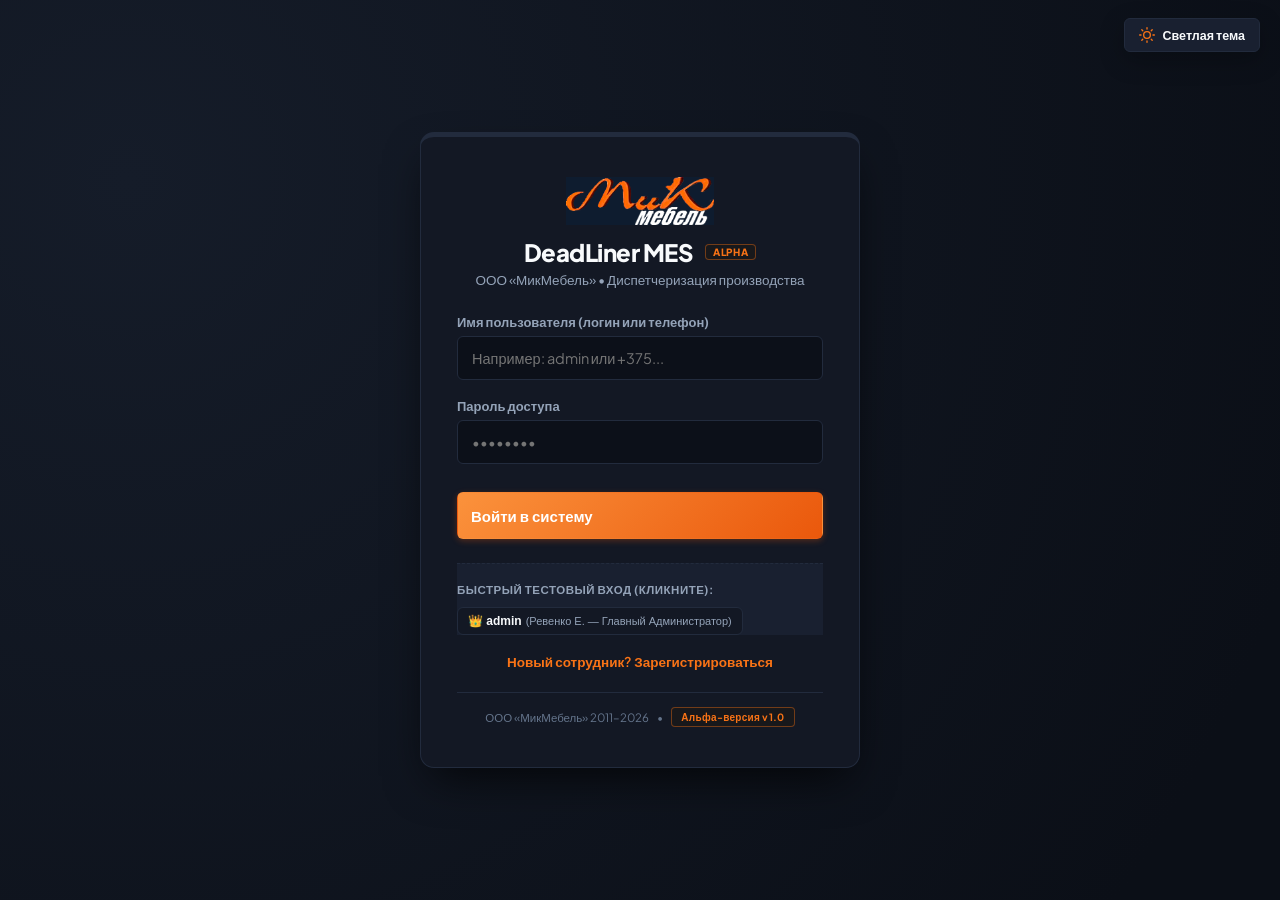
==== commit d16baeca: "fix(ui): dynamic logo switching (logo_dark.png), lock workshop.html strictly to dark mode" ====
--- a/Deadliner.API/wwwroot/index.html
+++ b/Deadliner.API/wwwroot/index.html
@@ -4,7 +4,7 @@
     <meta charset="UTF-8">
     <meta name="viewport" content="width=device-width, initial-scale=1.0">
     <title>DeadLiner — Система управления производственными дедлайнами</title>
-    <link rel="stylesheet" href="style.css?v=3.0.0">
+    <link rel="stylesheet" href="style.css?v=3.1.0">
     <style>
         .modal-overlay {
             position: fixed !important;
@@ -24,7 +24,7 @@
             display: flex !important;
         }
     </style>
-    <script src="theme.js?v=3.0.0"></script>
+    <script src="theme.js?v=3.1.0"></script>
 </head>
 <body>
 
--- a/Deadliner.API/wwwroot/style.css
+++ b/Deadliner.API/wwwroot/style.css
@@ -142,6 +142,23 @@
     height: 38px;
     max-width: 90px;
     object-fit: contain;
+    transition: opacity 0.2s ease;
+}
+
+.company-logo {
+    object-fit: contain;
+    transition: opacity 0.2s ease;
+}
+
+/* Автоматическая смена логотипа в зависимости от темы оформления */
+[data-theme="dark"] .sidebar-logo-img,
+[data-theme="dark"] .company-logo {
+    content: url('logo_dark.png');
+}
+
+[data-theme="light"] .sidebar-logo-img,
+[data-theme="light"] .company-logo {
+    content: url('logo.png');
 }
 
 .brand-icon {
